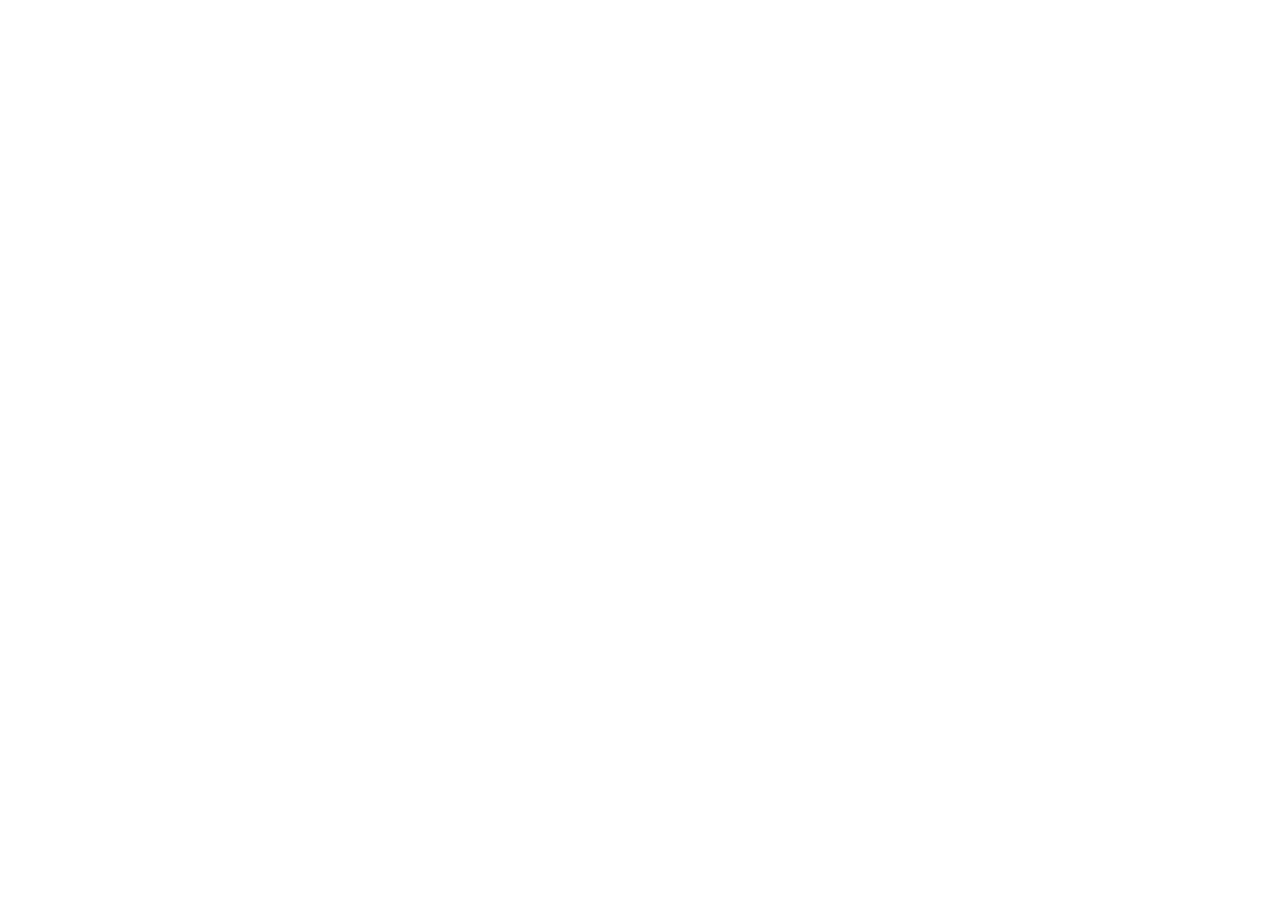
==== index.html @ 4bb31362 "Add files via upload" ====
<!DOCTYPE html>
<html lang="en">
<head>
    <meta charset="UTF-8">
    <meta name="viewport" content="width=device-width, initial-scale=1.0">
    <title>Amiguri</title>
    <link rel="stylesheet" href="style.css">
</head>
<body>
    
</body>
</html>
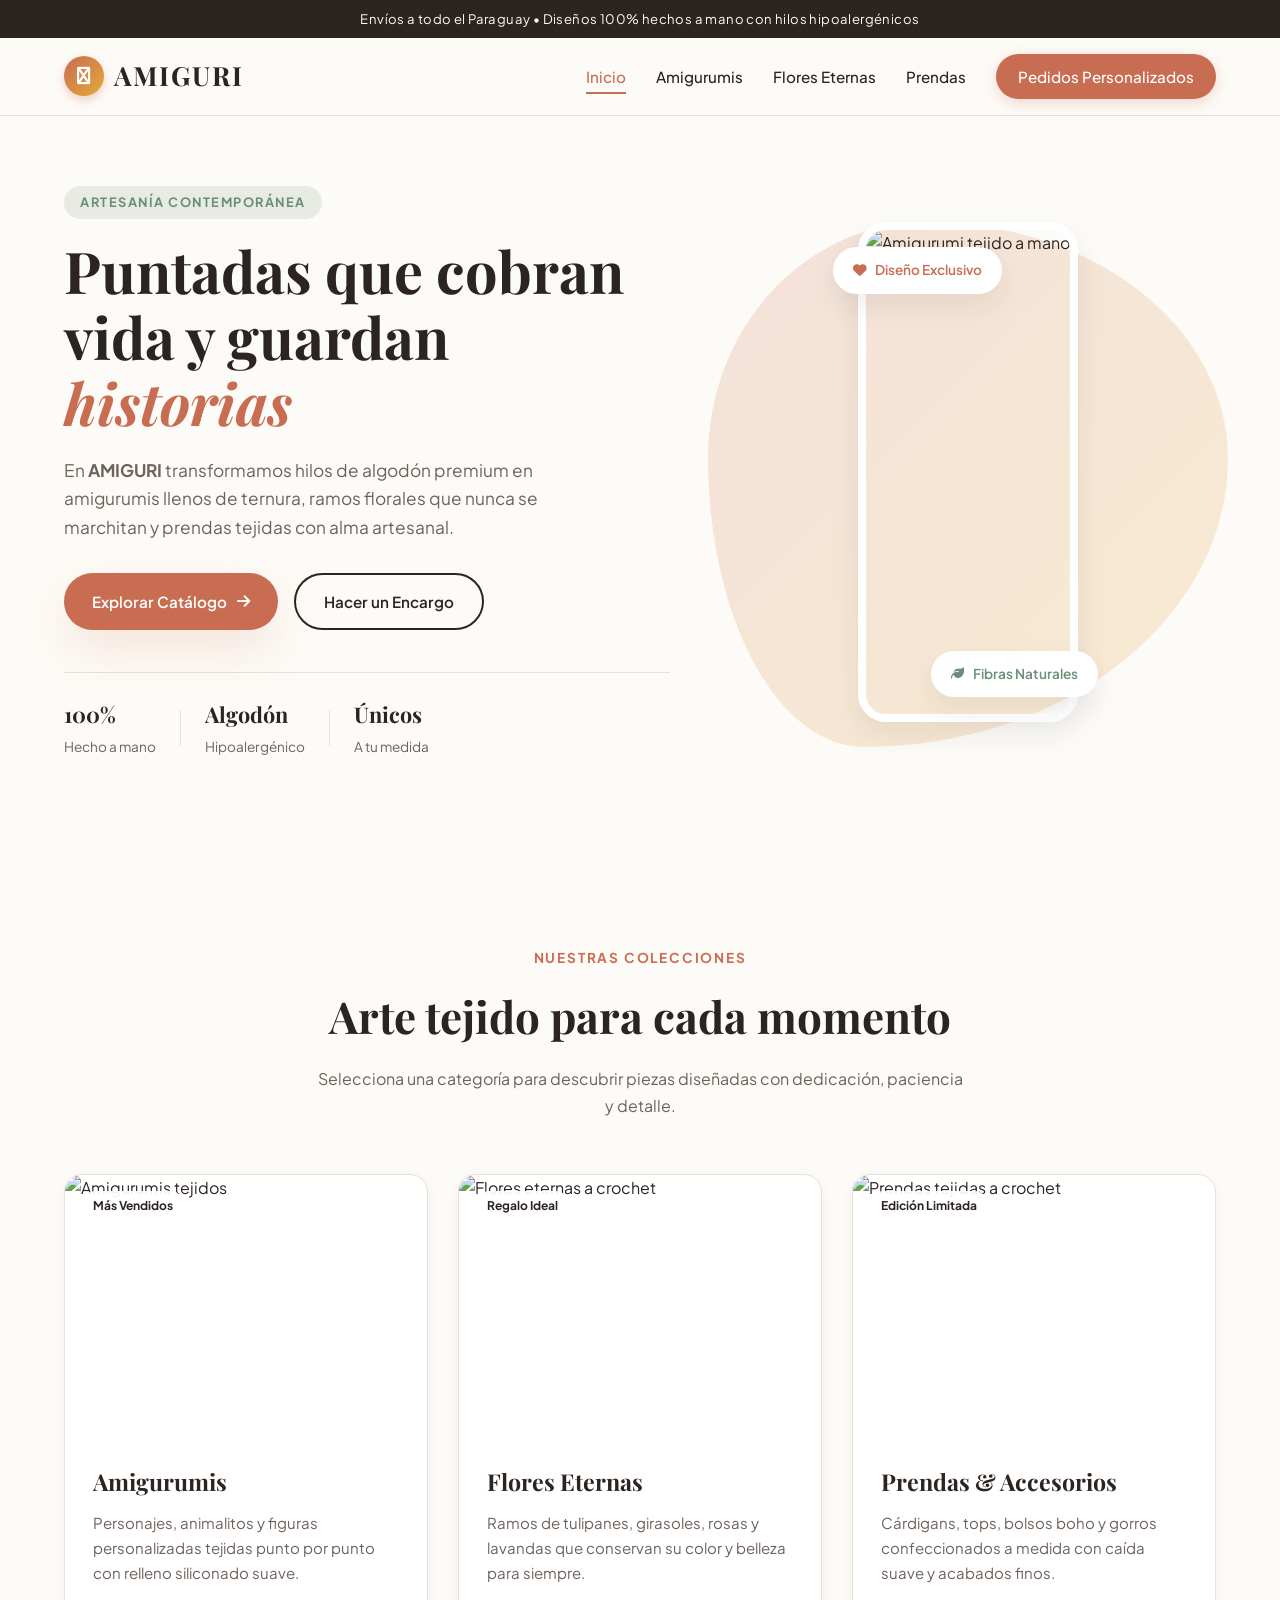
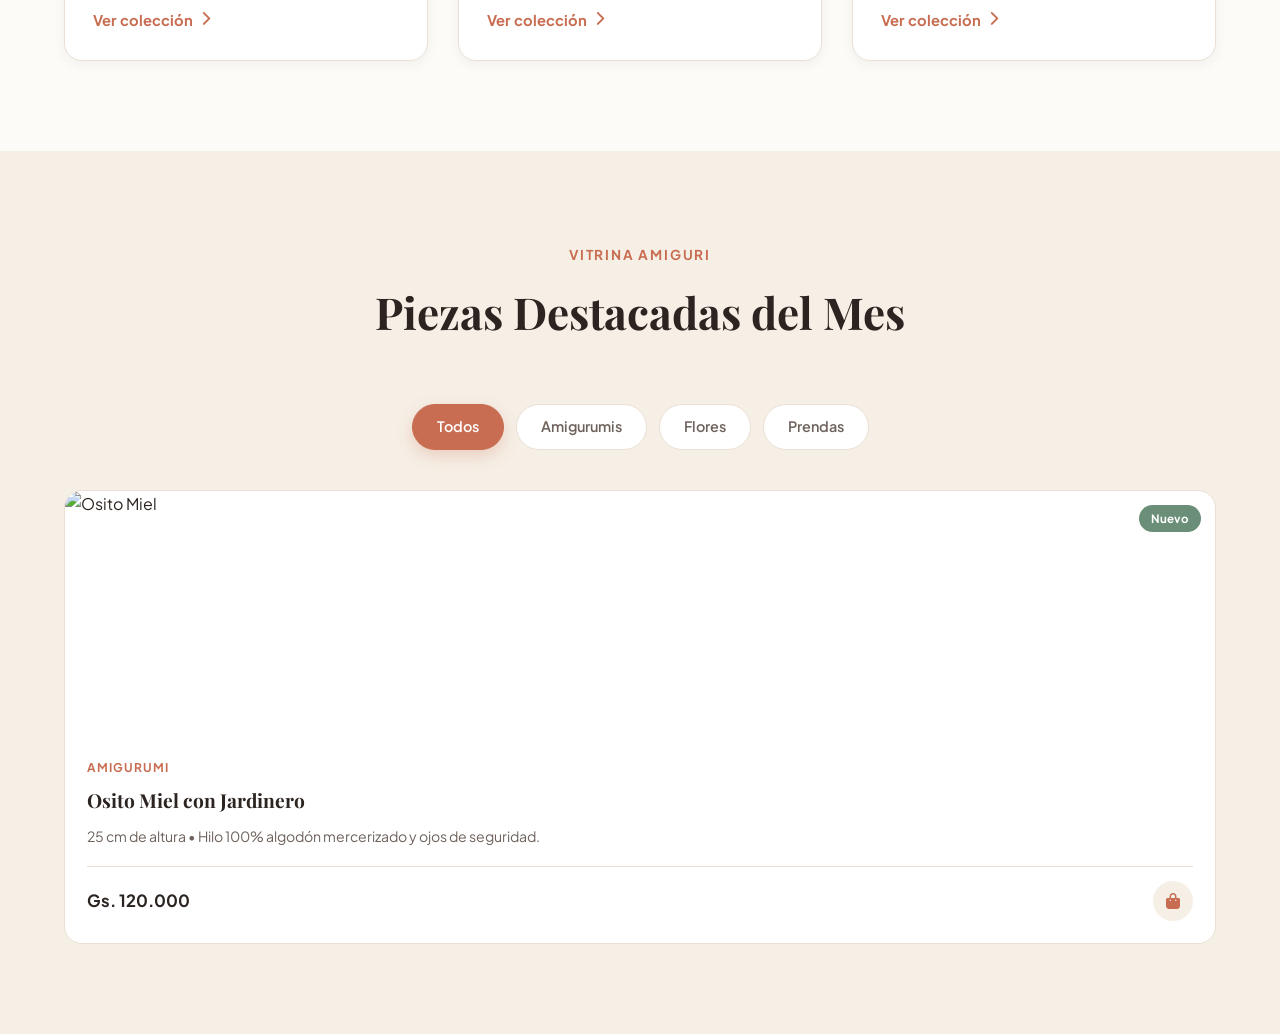
==== commit 6e8bf748: "Add files via upload" ====
--- a/index.html
+++ b/index.html
@@ -1,12 +1,180 @@
 <!DOCTYPE html>
-<html lang="en">
+<html lang="es">
 <head>
     <meta charset="UTF-8">
     <meta name="viewport" content="width=device-width, initial-scale=1.0">
-    <title>Amiguri</title>
+    <title>AMIGURI | Arte Tejido a Crochet</title>
+    <!-- Tipografías de Google Fonts -->
+    <link rel="preconnect" href="https://fonts.googleapis.com">
+    <link rel="preconnect" href="https://fonts.gstatic.com" crossorigin>
+    <link href="https://fonts.googleapis.com/css2?family=Playfair+Display:ital,wght@0,600;0,700;1,500&family=Plus+Jakarta+Sans:wght@300;400;500;600;700&display=swap" rel="stylesheet">
+    <!-- Íconos Font Awesome -->
+    <link rel="stylesheet" href="https://cdnjs.cloudflare.com/ajax/libs/font-awesome/6.5.1/css/all.min.css">
+    <!-- Hoja de estilos principal -->
     <link rel="stylesheet" href="style.css">
 </head>
 <body>
-    
-</body>
-</html>+
+    <!-- Barra Superior de Anuncios -->
+    <div class="top-banner">
+        <p><i class="fa-solid fa-sparkles"></i> Envíos a todo el Paraguay • Diseños 100% hechos a mano con hilos hipoalergénicos <i class="fa-solid fa-sparkles"></i></p>
+    </div>
+
+    <!-- Navegación Principal (5 páginas requeridas + menú responsivo puro CSS) -->
+    <header class="navbar">
+        <div class="container nav-container">
+            <a href="index.html" class="logo">
+                <span class="logo-icon"><i class="fa-solid fa-yarn"></i></span>
+                <span class="logo-text">AMIGURI</span>
+            </a>
+
+            <!-- Checkbox oculto para menú móvil en CSS puro -->
+            <input type="checkbox" id="menu-toggle" class="menu-toggle">
+            <label for="menu-toggle" class="hamburger" aria-label="Abrir menú">
+                <span></span>
+                <span></span>
+                <span></span>
+            </label>
+
+            <nav class="nav-links">
+                <a href="index.html" class="active">Inicio</a>
+                <a href="amigurumis.html">Amigurumis</a>
+                <a href="flores.html">Flores Eternas</a>
+                <a href="prendas.html">Prendas</a>
+                <a href="contacto.html" class="nav-cta">Pedidos Personalizados</a>
+            </nav>
+        </div>
+    </header>
+
+    <!-- Sección Hero Principal -->
+    <section class="hero">
+        <div class="container hero-grid">
+            <div class="hero-content">
+                <span class="badge">Artesanía Contemporánea</span>
+                <h1>Puntadas que cobran vida y guardan <em>historias</em></h1>
+                <p>En <strong>AMIGURI</strong> transformamos hilos de algodón premium en amigurumis llenos de ternura, ramos florales que nunca se marchitan y prendas tejidas con alma artesanal.</p>
+                <div class="hero-buttons">
+                    <a href="amigurumis.html" class="btn btn-primary">Explorar Catálogo <i class="fa-solid fa-arrow-right"></i></a>
+                    <a href="contacto.html" class="btn btn-outline">Hacer un Encargo</a>
+                </div>
+                <div class="hero-stats">
+                    <div class="stat">
+                        <strong>100%</strong>
+                        <span>Hecho a mano</span>
+                    </div>
+                    <div class="stat-divider"></div>
+                    <div class="stat">
+                        <strong>Algodón</strong>
+                        <span>Hipoalergénico</span>
+                    </div>
+                    <div class="stat-divider"></div>
+                    <div class="stat">
+                        <strong>Únicos</strong>
+                        <span>A tu medida</span>
+                    </div>
+                </div>
+            </div>
+
+            <div class="hero-visual">
+                <div class="blob-bg"></div>
+                <div class="hero-card-main">
+                    <img src="https://images.unsplash.com/photo-1615486511484-92e172cc4fe0?auto=format&fit=crop&w=800&q=80" alt="Amigurumi tejido a mano">
+                    <div class="floating-tag tag-top">
+                        <i class="fa-solid fa-heart"></i> Diseño Exclusivo
+                    </div>
+                    <div class="floating-tag tag-bottom">
+                        <i class="fa-solid fa-leaf"></i> Fibras Naturales
+                    </div>
+                </div>
+            </div>
+        </div>
+    </section>
+
+    <!-- Sección de Categorías (Enlaces a las demás páginas del sitio) -->
+    <section class="categories section-padding">
+        <div class="container">
+            <div class="section-header">
+                <span class="subtitle">Nuestras Colecciones</span>
+                <h2>Arte tejido para cada momento</h2>
+                <p>Selecciona una categoría para descubrir piezas diseñadas con dedicación, paciencia y detalle.</p>
+            </div>
+
+            <div class="category-grid">
+                <!-- Tarjeta 1: Amigurumis -->
+                <article class="cat-card">
+                    <div class="cat-img-wrapper">
+                        <img src="https://images.unsplash.com/photo-1584992236310-6edddc08acff?auto=format&fit=crop&w=700&q=80" alt="Amigurumis tejidos">
+                        <span class="cat-badge">Más Vendidos</span>
+                    </div>
+                    <div class="cat-info">
+                        <h3>Amigurumis</h3>
+                        <p>Personajes, animalitos y figuras personalizadas tejidas punto por punto con relleno siliconado suave.</p>
+                        <a href="amigurumis.html" class="cat-link">Ver colección <i class="fa-solid fa-chevron-right"></i></a>
+                    </div>
+                </article>
+
+                <!-- Tarjeta 2: Flores a Crochet -->
+                <article class="cat-card">
+                    <div class="cat-img-wrapper">
+                        <img src="https://images.unsplash.com/photo-1618220179428-22790b461013?auto=format&fit=crop&w=700&q=80" alt="Flores eternas a crochet">
+                        <span class="cat-badge">Regalo Ideal</span>
+                    </div>
+                    <div class="cat-info">
+                        <h3>Flores Eternas</h3>
+                        <p>Ramos de tulipanes, girasoles, rosas y lavandas que conservan su color y belleza para siempre.</p>
+                        <a href="flores.html" class="cat-link">Ver colección <i class="fa-solid fa-chevron-right"></i></a>
+                    </div>
+                </article>
+
+                <!-- Tarjeta 3: Prendas Tejidas -->
+                <article class="cat-card">
+                    <div class="cat-img-wrapper">
+                        <img src="https://images.unsplash.com/photo-1620799140408-edc6dcb6d633?auto=format&fit=crop&w=700&q=80" alt="Prendas tejidas a crochet">
+                        <span class="cat-badge">Edición Limitada</span>
+                    </div>
+                    <div class="cat-info">
+                        <h3>Prendas & Accesorios</h3>
+                        <p>Cárdigans, tops, bolsos boho y gorros confeccionados a medida con caída suave y acabados finos.</p>
+                        <a href="prendas.html" class="cat-link">Ver colección <i class="fa-solid fa-chevron-right"></i></a>
+                    </div>
+                </article>
+            </div>
+        </div>
+    </section>
+
+    <!-- Sección de Productos Destacados (Con filtro interactivo en CSS Puro) -->
+    <section class="featured section-padding bg-soft">
+        <div class="container">
+            <div class="section-header">
+                <span class="subtitle">Vitrina AMIGURI</span>
+                <h2>Piezas Destacadas del Mes</h2>
+            </div>
+
+            <!-- Pestañas en CSS Puro usando Radio Buttons -->
+            <div class="css-tabs">
+                <input type="radio" name="filtro" id="tab-todos" checked>
+                <input type="radio" name="filtro" id="tab-amigurumis">
+                <input type="radio" name="filtro" id="tab-flores">
+                <input type="radio" name="filtro" id="tab-prendas">
+
+                <div class="tab-labels">
+                    <label for="tab-todos">Todos</label>
+                    <label for="tab-amigurumis">Amigurumis</label>
+                    <label for="tab-flores">Flores</label>
+                    <label for="tab-prendas">Prendas</label>
+                </div>
+
+                <div class="products-grid">
+                    <!-- Producto 1 -->
+                    <div class="product-card item-amigurumis">
+                        <div class="product-img">
+                            <img src="https://images.unsplash.com/photo-1615486511484-92e172cc4fe0?auto=format&fit=crop&w=600&q=80" alt="Osito Miel">
+                            <span class="tag-new">Nuevo</span>
+                        </div>
+                        <div class="product-body">
+                            <span class="product-cat">Amigurumi</span>
+                            <h4>Osito Miel con Jardinero</h4>
+                            <p class="product-desc">25 cm de altura • Hilo 100% algodón mercerizado y ojos de seguridad.</p>
+                            <div class="product-footer">
+                                <span class="price">Gs. 120.000</span>
+                                <a href="contacto.html" class="btn-icon" title="Encargar"><i class="fa-solid fa-bag-shopping"></i></a>
--- a/style.css
+++ b/style.css
@@ -0,0 +1,986 @@
+/* ==========================================================================
+   AMIGURI - Hoja de Estilos Principal (HTML5 + CSS3 Puro)
+   ========================================================================== */
+
+:root {
+    /* Paleta de Colores Artesanal & Moderna */
+    --bg-main: #FDFBF7;
+    --bg-soft: #F6EFE6;
+    --bg-card: #FFFFFF;
+    --primary: #C86D51;         /* Terracota cálido */
+    --primary-dark: #A8543B;
+    --secondary: #6B8E78;       /* Verde salvia */
+    --accent: #E5A93B;          /* Mostaza suave */
+    --text-dark: #2C2420;       /* Marrón carbón */
+    --text-muted: #6E625C;
+    --border-light: #EAE0D5;
+    --whatsapp: #25D366;
+    --whatsapp-dark: #1DA851;
+
+    /* Tipografías */
+    --font-heading: 'Playfair Display', Georgia, serif;
+    --font-body: 'Plus Jakarta Sans', -apple-system, BlinkMacSystemFont, sans-serif;
+
+    /* Sombras y Bordes */
+    --shadow-sm: 0 4px 12px rgba(44, 36, 32, 0.05);
+    --shadow-md: 0 12px 30px rgba(44, 36, 32, 0.08);
+    --shadow-lg: 0 20px 45px rgba(200, 109, 81, 0.15);
+    --radius-sm: 10px;
+    --radius-md: 18px;
+    --radius-lg: 28px;
+    --transition: all 0.3s cubic-bezier(0.25, 0.8, 0.25, 1);
+}
+
+/* Reset y Base */
+* {
+    margin: 0;
+    padding: 0;
+    box-sizing: border-box;
+}
+
+html {
+    scroll-behavior: smooth;
+}
+
+body {
+    font-family: var(--font-body);
+    background-color: var(--bg-main);
+    color: var(--text-dark);
+    line-height: 1.65;
+    overflow-x: hidden;
+}
+
+img {
+    max-width: 100%;
+    display: block;
+}
+
+a {
+    text-decoration: none;
+    color: inherit;
+}
+
+ul {
+    list-style: none;
+}
+
+.container {
+    width: 90%;
+    max-width: 1200px;
+    margin: 0 auto;
+}
+
+.section-padding {
+    padding: 90px 0;
+}
+
+.bg-soft {
+    background-color: var(--bg-soft);
+}
+
+/* ==========================================================================
+   Barra Superior & Navegación
+   ========================================================================== */
+.top-banner {
+    background-color: var(--text-dark);
+    color: #FDFBF7;
+    text-align: center;
+    font-size: 0.82rem;
+    padding: 8px 15px;
+    letter-spacing: 0.4px;
+}
+
+.top-banner i {
+    color: var(--accent);
+    margin: 0 6px;
+}
+
+.navbar {
+    position: sticky;
+    top: 0;
+    z-index: 1000;
+    background: rgba(253, 251, 247, 0.92);
+    backdrop-filter: blur(12px);
+    -webkit-backdrop-filter: blur(12px);
+    border-bottom: 1px solid var(--border-light);
+    padding: 16px 0;
+}
+
+.nav-container {
+    display: flex;
+    align-items: center;
+    justify-content: space-between;
+}
+
+.logo {
+    display: flex;
+    align-items: center;
+    gap: 10px;
+    font-family: var(--font-heading);
+    font-size: 1.65rem;
+    font-weight: 700;
+    letter-spacing: 2px;
+    color: var(--text-dark);
+}
+
+.logo-icon {
+    width: 40px;
+    height: 40px;
+    background: linear-gradient(135deg, var(--primary), var(--accent));
+    color: #fff;
+    border-radius: 50%;
+    display: flex;
+    align-items: center;
+    justify-content: center;
+    font-size: 1.1rem;
+    box-shadow: 0 4px 10px rgba(200, 109, 81, 0.3);
+}
+
+.nav-links {
+    display: flex;
+    align-items: center;
+    gap: 30px;
+}
+
+.nav-links a {
+    font-weight: 500;
+    font-size: 0.95rem;
+    color: var(--text-dark);
+    position: relative;
+    transition: var(--transition);
+}
+
+.nav-links a:not(.nav-cta)::after {
+    content: '';
+    position: absolute;
+    bottom: -5px;
+    left: 0;
+    width: 0;
+    height: 2px;
+    background-color: var(--primary);
+    transition: var(--transition);
+}
+
+.nav-links a:not(.nav-cta):hover::after,
+.nav-links a.active::after {
+    width: 100%;
+}
+
+.nav-links a.active,
+.nav-links a:not(.nav-cta):hover {
+    color: var(--primary);
+}
+
+.nav-cta {
+    background-color: var(--primary);
+    color: #fff !important;
+    padding: 10px 22px;
+    border-radius: 50px;
+    font-weight: 600;
+    box-shadow: 0 4px 14px rgba(200, 109, 81, 0.25);
+}
+
+.nav-cta:hover {
+    background-color: var(--primary-dark);
+    transform: translateY(-2px);
+}
+
+/* Menú Hamburguesa CSS Puro */
+.menu-toggle,
+.hamburger {
+    display: none;
+}
+
+/* ==========================================================================
+   Sección Hero
+   ========================================================================== */
+.hero {
+    padding: 70px 0 95px;
+    position: relative;
+    overflow: hidden;
+}
+
+.hero-grid {
+    display: grid;
+    grid-template-columns: 1.1fr 0.9fr;
+    align-items: center;
+    gap: 50px;
+}
+
+.badge {
+    display: inline-block;
+    background-color: rgba(107, 142, 120, 0.15);
+    color: var(--secondary);
+    font-weight: 700;
+    font-size: 0.8rem;
+    text-transform: uppercase;
+    letter-spacing: 1.5px;
+    padding: 6px 16px;
+    border-radius: 50px;
+    margin-bottom: 18px;
+}
+
+.hero-content h1 {
+    font-family: var(--font-heading);
+    font-size: clamp(2.4rem, 4.5vw, 3.7rem);
+    line-height: 1.15;
+    margin-bottom: 20px;
+    color: var(--text-dark);
+}
+
+.hero-content h1 em {
+    font-style: italic;
+    color: var(--primary);
+}
+
+.hero-content p {
+    font-size: 1.08rem;
+    color: var(--text-muted);
+    margin-bottom: 32px;
+    max-width: 540px;
+}
+
+.hero-buttons {
+    display: flex;
+    flex-wrap: wrap;
+    gap: 16px;
+    margin-bottom: 42px;
+}
+
+.btn {
+    display: inline-flex;
+    align-items: center;
+    gap: 10px;
+    padding: 14px 28px;
+    border-radius: 50px;
+    font-weight: 600;
+    font-size: 0.95rem;
+    transition: var(--transition);
+    cursor: pointer;
+}
+
+.btn-primary {
+    background-color: var(--primary);
+    color: #fff;
+    box-shadow: var(--shadow-lg);
+}
+
+.btn-primary:hover {
+    background-color: var(--primary-dark);
+    transform: translateY(-3px);
+}
+
+.btn-outline {
+    border: 2px solid var(--text-dark);
+    color: var(--text-dark);
+    background: transparent;
+}
+
+.btn-outline:hover {
+    background-color: var(--text-dark);
+    color: #fff;
+    transform: translateY(-3px);
+}
+
+.hero-stats {
+    display: flex;
+    align-items: center;
+    gap: 24px;
+    padding-top: 24px;
+    border-top: 1px solid var(--border-light);
+}
+
+.stat strong {
+    display: block;
+    font-family: var(--font-heading);
+    font-size: 1.35rem;
+    color: var(--text-dark);
+}
+
+.stat span {
+    font-size: 0.85rem;
+    color: var(--text-muted);
+}
+
+.stat-divider {
+    width: 1px;
+    height: 36px;
+    background-color: var(--border-light);
+}
+
+/* Visual Hero */
+.hero-visual {
+    position: relative;
+    display: flex;
+    justify-content: center;
+}
+
+.blob-bg {
+    position: absolute;
+    width: 105%;
+    height: 105%;
+    background: linear-gradient(135deg, rgba(200, 109, 81, 0.18), rgba(229, 169, 59, 0.2));
+    border-radius: 42% 58% 70% 30% / 45% 45% 55% 55%;
+    z-index: 0;
+    animation: morphBlob 9s ease-in-out infinite alternate;
+}
+
+@keyframes morphBlob {
+    0% { border-radius: 42% 58% 70% 30% / 45% 45% 55% 55%; }
+    100% { border-radius: 60% 40% 30% 70% / 60% 30% 70% 40%; }
+}
+
+.hero-card-main {
+    position: relative;
+    z-index: 1;
+    border-radius: var(--radius-lg);
+    overflow: visible;
+    box-shadow: var(--shadow-md);
+}
+
+.hero-card-main img {
+    width: 100%;
+    max-width: 440px;
+    height: 500px;
+    object-fit: cover;
+    border-radius: var(--radius-lg);
+    border: 8px solid #fff;
+}
+
+.floating-tag {
+    position: absolute;
+    background: #fff;
+    padding: 12px 20px;
+    border-radius: 50px;
+    font-weight: 600;
+    font-size: 0.85rem;
+    box-shadow: var(--shadow-md);
+    display: flex;
+    align-items: center;
+    gap: 8px;
+}
+
+.tag-top {
+    top: 25px;
+    left: -25px;
+    color: var(--primary);
+}
+
+.tag-bottom {
+    bottom: 25px;
+    right: -20px;
+    color: var(--secondary);
+}
+
+/* ==========================================================================
+   Encabezados de Sección
+   ========================================================================== */
+.section-header {
+    text-align: center;
+    max-width: 650px;
+    margin: 0 auto 55px;
+}
+
+.subtitle {
+    display: inline-block;
+    color: var(--primary);
+    font-weight: 700;
+    font-size: 0.85rem;
+    text-transform: uppercase;
+    letter-spacing: 1.8px;
+    margin-bottom: 10px;
+}
+
+.section-header h2 {
+    font-family: var(--font-heading);
+    font-size: clamp(2rem, 3.5vw, 2.75rem);
+    margin-bottom: 14px;
+    color: var(--text-dark);
+}
+
+.section-header p {
+    color: var(--text-muted);
+    font-size: 1rem;
+}
+
+/* ==========================================================================
+   Categorías (Tarjetas de Navegación a las Subpáginas)
+   ========================================================================== */
+.category-grid {
+    display: grid;
+    grid-template-columns: repeat(3, 1fr);
+    gap: 30px;
+}
+
+.cat-card {
+    background: var(--bg-card);
+    border-radius: var(--radius-md);
+    overflow: hidden;
+    border: 1px solid var(--border-light);
+    box-shadow: var(--shadow-sm);
+    transition: var(--transition);
+    display: flex;
+    flex-direction: column;
+}
+
+.cat-card:hover {
+    transform: translateY(-8px);
+    box-shadow: var(--shadow-md);
+}
+
+.cat-img-wrapper {
+    position: relative;
+    height: 260px;
+    overflow: hidden;
+}
+
+.cat-img-wrapper img {
+    width: 100%;
+    height: 100%;
+    object-fit: cover;
+    transition: transform 0.6s ease;
+}
+
+.cat-card:hover .cat-img-wrapper img {
+    transform: scale(1.07);
+}
+
+.cat-badge {
+    position: absolute;
+    top: 16px;
+    left: 16px;
+    background: rgba(255, 255, 255, 0.92);
+    color: var(--text-dark);
+    font-size: 0.75rem;
+    font-weight: 700;
+    padding: 5px 12px;
+    border-radius: 50px;
+}
+
+.cat-info {
+    padding: 28px;
+    display: flex;
+    flex-direction: column;
+    flex-grow: 1;
+}
+
+.cat-info h3 {
+    font-family: var(--font-heading);
+    font-size: 1.45rem;
+    margin-bottom: 10px;
+}
+
+.cat-info p {
+    color: var(--text-muted);
+    font-size: 0.94rem;
+    margin-bottom: 22px;
+    flex-grow: 1;
+}
+
+.cat-link {
+    display: inline-flex;
+    align-items: center;
+    gap: 8px;
+    color: var(--primary);
+    font-weight: 700;
+    font-size: 0.92rem;
+    transition: var(--transition);
+}
+
+.cat-link:hover {
+    gap: 13px;
+    color: var(--primary-dark);
+}
+
+/* ==========================================================================
+   Vitrina de Productos con Filtro en CSS Puro
+   ========================================================================== */
+.css-tabs input[type="radio"] {
+    display: none;
+}
+
+.tab-labels {
+    display: flex;
+    justify-content: center;
+    flex-wrap: wrap;
+    gap: 12px;
+    margin-bottom: 40px;
+}
+
+.tab-labels label {
+    padding: 10px 24px;
+    border-radius: 50px;
+    background: #fff;
+    border: 1px solid var(--border-light);
+    font-weight: 600;
+    font-size: 0.9rem;
+    color: var(--text-muted);
+    cursor: pointer;
+    transition: var(--transition);
+}
+
+.tab-labels label:hover {
+    border-color: var(--primary);
+    color: var(--primary);
+}
+
+/* Estado activo de las pestañas CSS */
+#tab-todos:checked ~ .tab-labels label[for="tab-todos"],
+#tab-amigurumis:checked ~ .tab-labels label[for="tab-amigurumis"],
+#tab-flores:checked ~ .tab-labels label[for="tab-flores"],
+#tab-prendas:checked ~ .tab-labels label[for="tab-prendas"] {
+    background-color: var(--primary);
+    color: #fff;
+    border-color: var(--primary);
+    box-shadow: 0 6px 15px rgba(200, 109, 81, 0.25);
+}
+
+/* Lógica de filtrado sin JavaScript */
+#tab-amigurumis:checked ~ .products-grid .product-card:not(.item-amigurumis),
+#tab-flores:checked ~ .products-grid .product-card:not(.item-flores),
+#tab-prendas:checked ~ .products-grid .product-card:not(.item-prendas) {
+    display: none;
+}
+
+.products-grid {
+    display: grid;
+    grid-template-columns: repeat(auto-fit, minmax(260px, 1fr));
+    gap: 28px;
+}
+
+.product-card {
+    background: var(--bg-card);
+    border-radius: var(--radius-md);
+    overflow: hidden;
+    border: 1px solid var(--border-light);
+    transition: var(--transition);
+    animation: fadeInScale 0.4s ease;
+}
+
+@keyframes fadeInScale {
+    from { opacity: 0; transform: scale(0.96); }
+    to { opacity: 1; transform: scale(1); }
+}
+
+.product-card:hover {
+    transform: translateY(-6px);
+    box-shadow: var(--shadow-md);
+}
+
+.product-img {
+    position: relative;
+    height: 240px;
+    overflow: hidden;
+}
+
+.product-img img {
+    width: 100%;
+    height: 100%;
+    object-fit: cover;
+}
+
+.tag-new {
+    position: absolute;
+    top: 14px;
+    right: 14px;
+    background: var(--secondary);
+    color: #fff;
+    font-size: 0.72rem;
+    font-weight: 700;
+    padding: 4px 12px;
+    border-radius: 50px;
+}
+
+.product-body {
+    padding: 22px;
+}
+
+.product-cat {
+    font-size: 0.75rem;
+    text-transform: uppercase;
+    letter-spacing: 1px;
+    color: var(--primary);
+    font-weight: 700;
+}
+
+.product-body h4 {
+    font-family: var(--font-heading);
+    font-size: 1.2rem;
+    margin: 6px 0 8px;
+}
+
+.product-desc {
+    font-size: 0.88rem;
+    color: var(--text-muted);
+    margin-bottom: 18px;
+}
+
+.product-footer {
+    display: flex;
+    align-items: center;
+    justify-content: space-between;
+    padding-top: 14px;
+    border-top: 1px solid var(--border-light);
+}
+
+.price {
+    font-weight: 700;
+    font-size: 1.05rem;
+    color: var(--text-dark);
+}
+
+.btn-icon {
+    width: 40px;
+    height: 40px;
+    border-radius: 50%;
+    background-color: var(--bg-soft);
+    color: var(--primary);
+    display: flex;
+    align-items: center;
+    justify-content: center;
+    transition: var(--transition);
+}
+
+.btn-icon:hover {
+    background-color: var(--primary);
+    color: #fff;
+}
+
+/* ==========================================================================
+   Sección Proceso Artesanal
+   ========================================================================== */
+.process-box {
+    display: grid;
+    grid-template-columns: 1.1fr 0.9fr;
+    gap: 50px;
+    align-items: center;
+    background: #fff;
+    border: 1px solid var(--border-light);
+    border-radius: var(--radius-lg);
+    padding: 55px;
+    box-shadow: var(--shadow-sm);
+}
+
+.process-text h2 {
+    font-family: var(--font-heading);
+    font-size: 2.2rem;
+    line-height: 1.2;
+    margin-bottom: 16px;
+}
+
+.process-text > p {
+    color: var(--text-muted);
+    margin-bottom: 26px;
+}
+
+.benefits-list {
+    display: flex;
+    flex-direction: column;
+    gap: 16px;
+}
+
+.benefits-list li {
+    display: flex;
+    align-items: flex-start;
+    gap: 14px;
+    font-size: 0.95rem;
+}
+
+.benefits-list i {
+    color: var(--secondary);
+    font-size: 1.25rem;
+    margin-top: 3px;
+}
+
+.process-steps {
+    display: flex;
+    flex-direction: column;
+    gap: 18px;
+}
+
+.step-card {
+    background: var(--bg-main);
+    border: 1px solid var(--border-light);
+    padding: 22px 26px;
+    border-radius: var(--radius-md);
+    position: relative;
+    transition: var(--transition);
+}
+
+.step-card:hover {
+    border-color: var(--primary);
+    transform: translateX(6px);
+}
+
+.step-num {
+    font-family: var(--font-heading);
+    font-size: 1.5rem;
+    font-weight: 700;
+    color: var(--primary);
+    display: block;
+    margin-bottom: 4px;
+}
+
+.step-card h4 {
+    font-size: 1.05rem;
+    margin-bottom: 4px;
+}
+
+.step-card p {
+    font-size: 0.88rem;
+    color: var(--text-muted);
+}
+
+/* ==========================================================================
+   Pie de Página (Footer) + Frase Motivacional + WhatsApp
+   ========================================================================== */
+.footer {
+    background-color: var(--text-dark);
+    color: #EAE0D5;
+    padding: 70px 0 30px;
+}
+
+.motivational-banner {
+    background: linear-gradient(135deg, rgba(200, 109, 81, 0.22), rgba(107, 142, 120, 0.22));
+    border: 1px solid rgba(255, 255, 255, 0.12);
+    border-radius: var(--radius-md);
+    padding: 32px 36px;
+    text-align: center;
+    margin-bottom: 55px;
+    position: relative;
+}
+
+.quote-icon {
+    font-size: 1.6rem;
+    color: var(--accent);
+    margin-bottom: 10px;
+}
+
+.motivational-banner blockquote {
+    font-family: var(--font-heading);
+    font-style: italic;
+    font-size: clamp(1.1rem, 2vw, 1.38rem);
+    color: #FFFFFF;
+    max-width: 780px;
+    margin: 0 auto 12px;
+    line-height: 1.5;
+}
+
+.quote-author {
+    font-size: 0.85rem;
+    letter-spacing: 1px;
+    color: var(--accent);
+    font-weight: 600;
+}
+
+.footer-grid {
+    display: grid;
+    grid-template-columns: 1.5fr 1fr 1fr;
+    gap: 45px;
+    padding-bottom: 45px;
+    border-bottom: 1px solid rgba(255, 255, 255, 0.1);
+}
+
+.footer-logo .logo-text {
+    color: #FFFFFF;
+}
+
+.footer-brand p {
+    margin: 16px 0 24px;
+    font-size: 0.93rem;
+    color: #C7BBB2;
+    max-width: 380px;
+}
+
+.btn-whatsapp {
+    display: inline-flex;
+    align-items: center;
+    gap: 10px;
+    background-color: var(--whatsapp);
+    color: #FFFFFF;
+    font-weight: 700;
+    font-size: 0.92rem;
+    padding: 13px 24px;
+    border-radius: 50px;
+    box-shadow: 0 8px 20px rgba(37, 211, 102, 0.3);
+    transition: var(--transition);
+}
+
+.btn-whatsapp i {
+    font-size: 1.25rem;
+}
+
+.btn-whatsapp:hover {
+    background-color: var(--whatsapp-dark);
+    transform: translateY(-3px);
+}
+
+.footer h4 {
+    color: #FFFFFF;
+    font-family: var(--font-heading);
+    font-size: 1.15rem;
+    margin-bottom: 18px;
+}
+
+.footer-links ul,
+.footer-contact ul {
+    display: flex;
+    flex-direction: column;
+    gap: 12px;
+    font-size: 0.92rem;
+}
+
+.footer-links a {
+    color: #C7BBB2;
+    transition: var(--transition);
+}
+
+.footer-links a:hover {
+    color: var(--accent);
+    padding-left: 5px;
+}
+
+.footer-contact li {
+    display: flex;
+    align-items: center;
+    gap: 10px;
+    color: #C7BBB2;
+}
+
+.footer-contact i {
+    color: var(--primary);
+}
+
+.footer-bottom {
+    padding-top: 25px;
+    text-align: center;
+    font-size: 0.85rem;
+    color: #9E9188;
+}
+
+/* Botón Flotante de WhatsApp */
+.whatsapp-float {
+    position: fixed;
+    bottom: 26px;
+    right: 26px;
+    width: 60px;
+    height: 60px;
+    background-color: var(--whatsapp);
+    color: #fff;
+    border-radius: 50%;
+    display: flex;
+    align-items: center;
+    justify-content: center;
+    font-size: 1.85rem;
+    box-shadow: 0 10px 25px rgba(37, 211, 102, 0.4);
+    z-index: 999;
+    transition: var(--transition);
+}
+
+.whatsapp-float:hover {
+    background-color: var(--whatsapp-dark);
+    transform: scale(1.08);
+}
+
+.tooltip-wsp {
+    position: absolute;
+    right: 72px;
+    background: var(--text-dark);
+    color: #fff;
+    font-size: 0.8rem;
+    font-weight: 600;
+    padding: 6px 14px;
+    border-radius: 50px;
+    white-space: nowrap;
+    opacity: 0;
+    pointer-events: none;
+    transition: var(--transition);
+}
+
+.whatsapp-float:hover .tooltip-wsp {
+    opacity: 1;
+}
+
+/* ==========================================================================
+   Diseño Responsivo (Tablets y Móviles)
+   ========================================================================== */
+@media (max-width: 992px) {
+    .hero-grid,
+    .process-box {
+        grid-template-columns: 1fr;
+    }
+
+    .hero-content {
+        text-align: center;
+    }
+
+    .hero-content p {
+        margin-left: auto;
+        margin-right: auto;
+    }
+
+    .hero-buttons,
+    .hero-stats {
+        justify-content: center;
+    }
+
+    .category-grid {
+        grid-template-columns: repeat(2, 1fr);
+    }
+
+    .footer-grid {
+        grid-template-columns: 1fr 1fr;
+    }
+}
+
+@media (max-width: 768px) {
+    .hamburger {
+        display: flex;
+        flex-direction: column;
+        gap: 5px;
+        cursor: pointer;
+    }
+
+    .hamburger span {
+        width: 26px;
+        height: 3px;
+        background-color: var(--text-dark);
+        border-radius: 3px;
+        transition: var(--transition);
+    }
+
+    .nav-links {
+        position: absolute;
+        top: 100%;
+        left: 0;
+        width: 100%;
+        background-color: var(--bg-main);
+        flex-direction: column;
+        padding: 25px 0;
+        gap: 20px;
+        border-bottom: 1px solid var(--border-light);
+        box-shadow: var(--shadow-md);
+        display: none;
+    }
+
+    .menu-toggle:checked ~ .nav-links {
+        display: flex;
+    }
+
+    .category-grid,
+    .footer-grid {
+        grid-template-columns: 1fr;
+    }
+
+    .process-box {
+        padding: 32px 24px;
+    }
+
+    .tag-top {
+        left: 10px;
+    }
+
+    .tag-bottom {
+        right: 10px;
+    }
+}
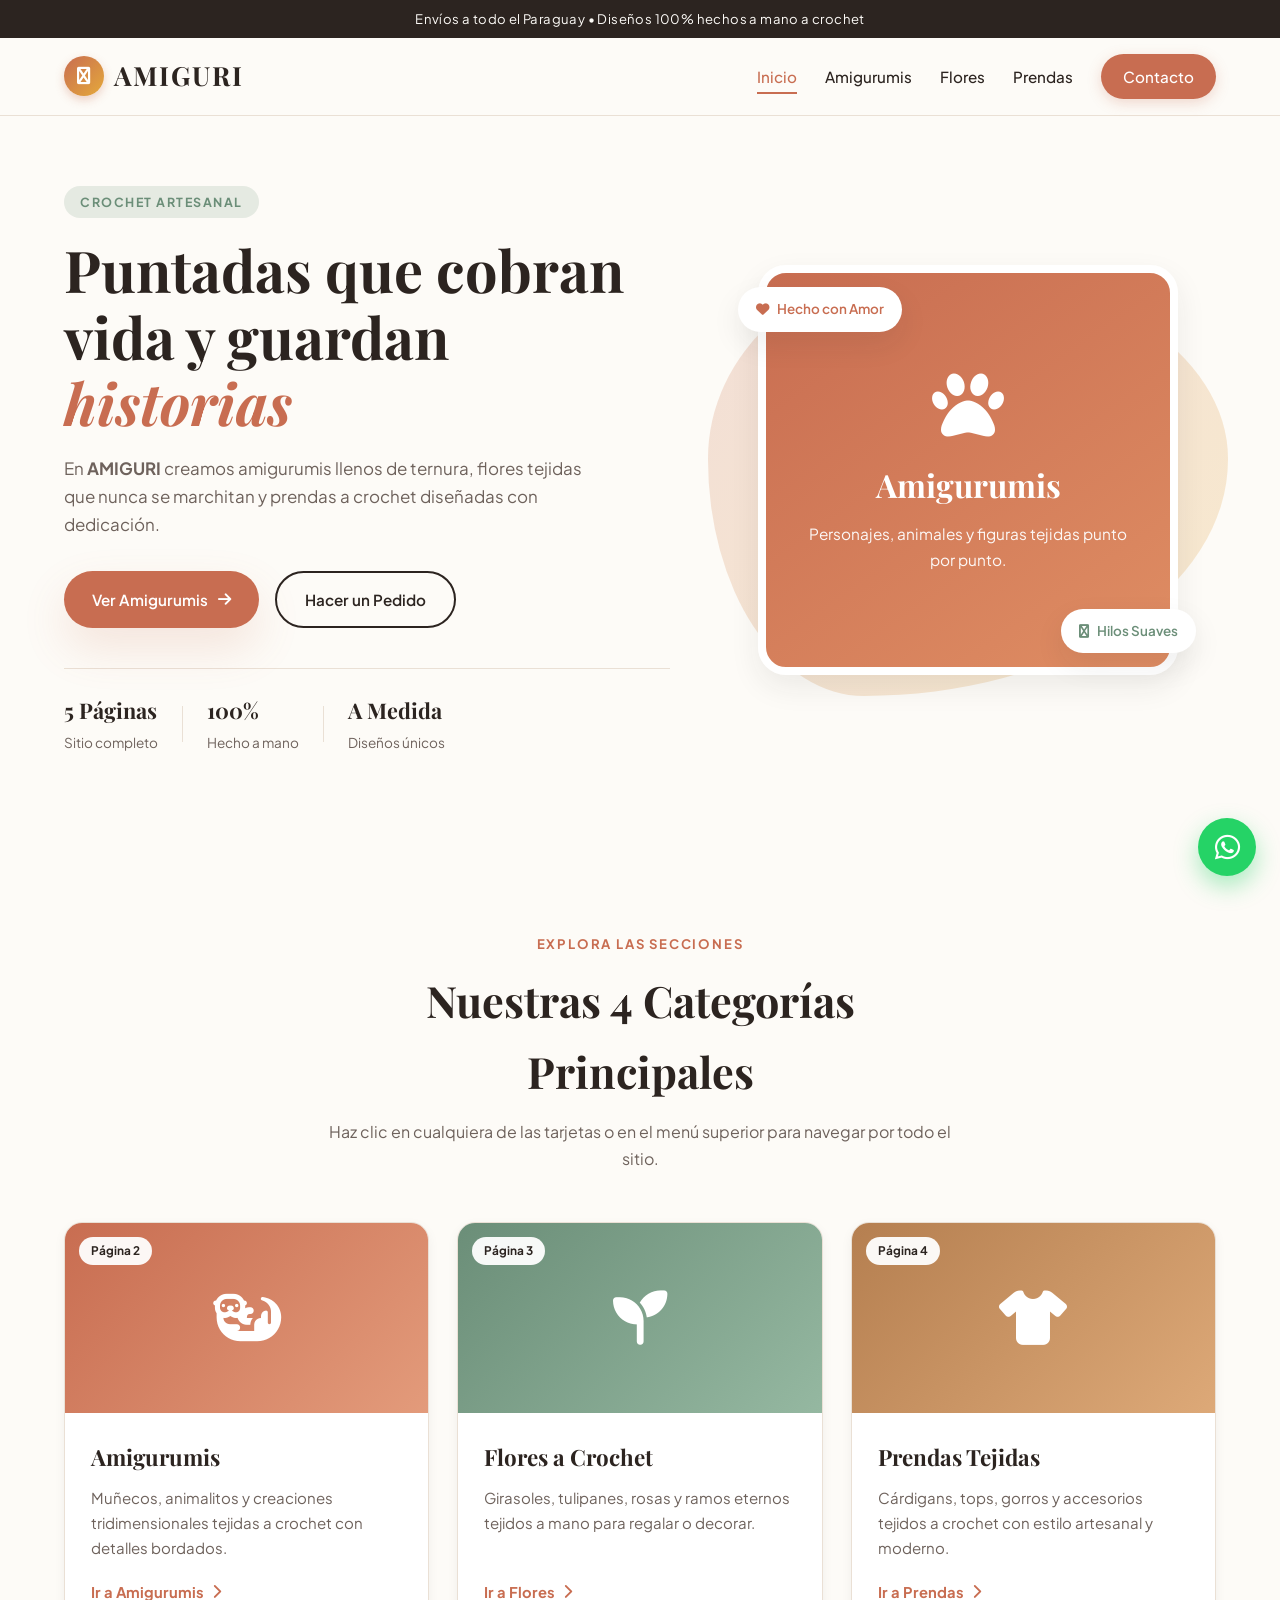
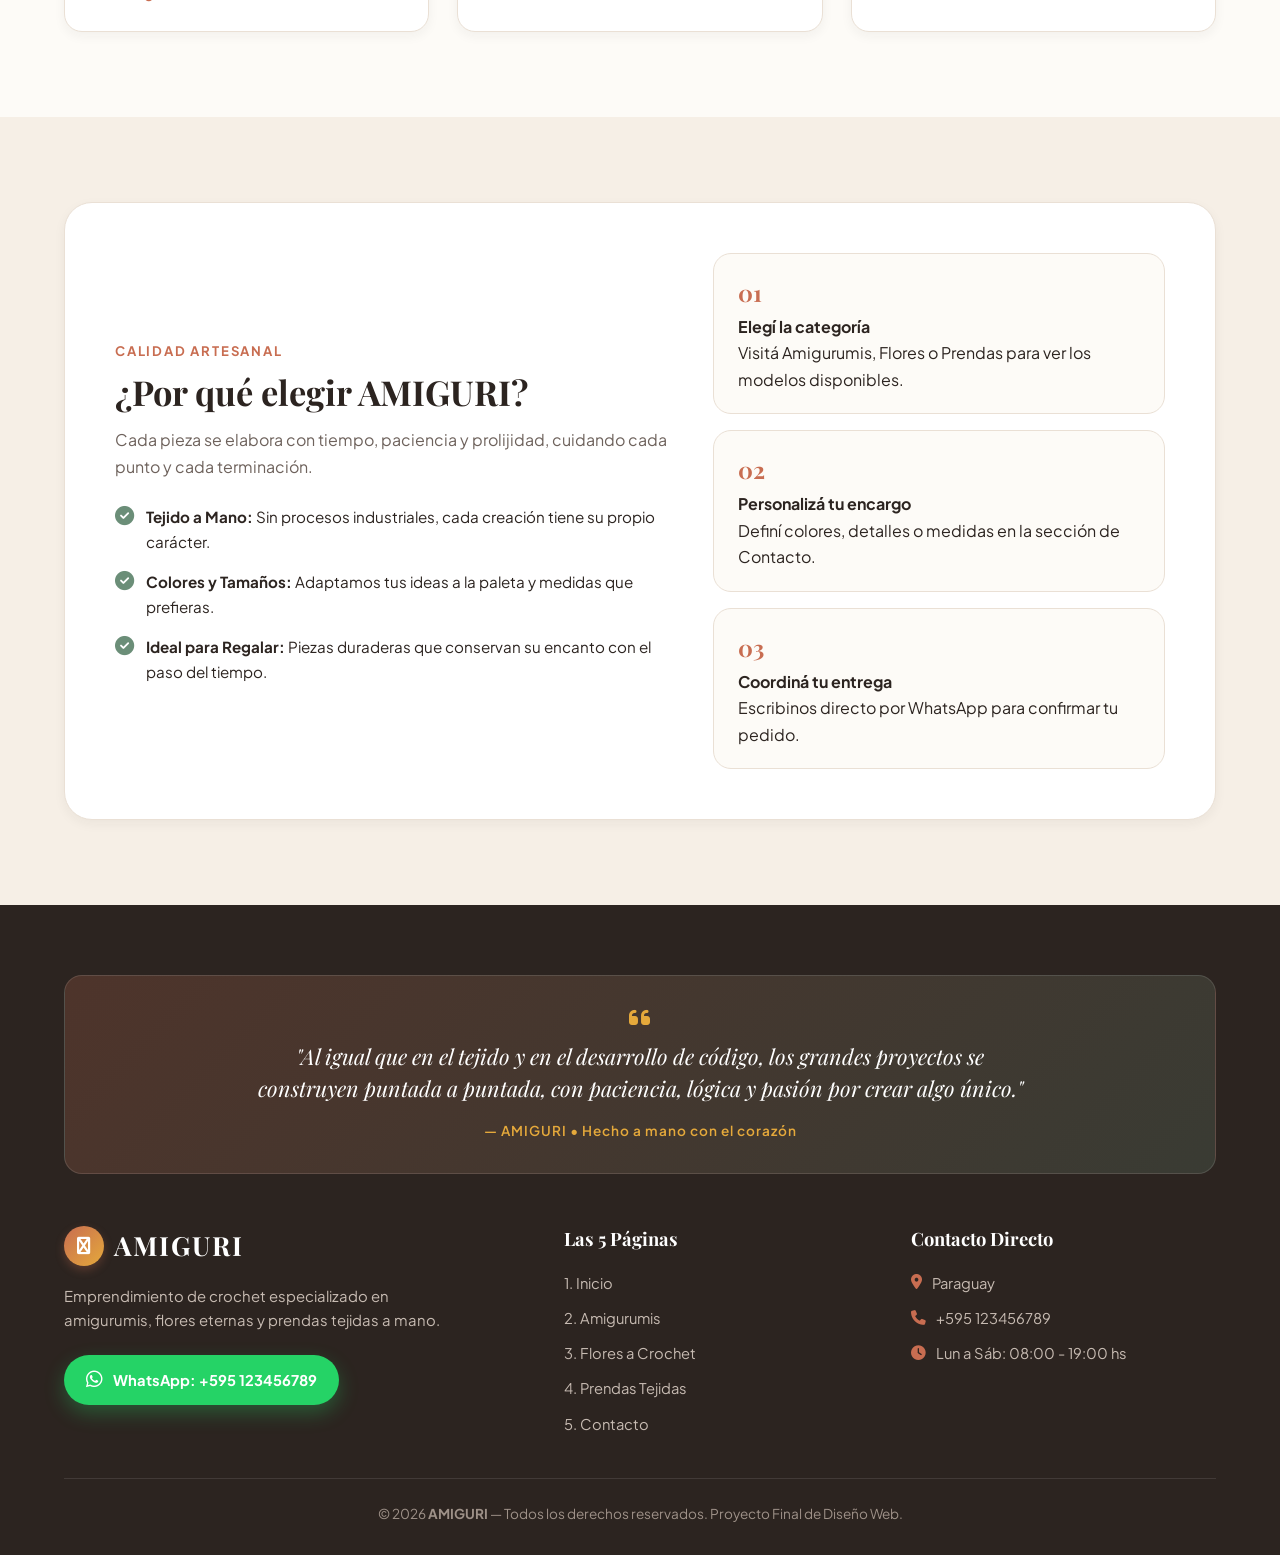
==== commit 5d63ccb1: "Add files via upload" ====
--- a/index.html
+++ b/index.html
@@ -3,24 +3,19 @@
 <head>
     <meta charset="UTF-8">
     <meta name="viewport" content="width=device-width, initial-scale=1.0">
-    <title>AMIGURI | Arte Tejido a Crochet</title>
-    <!-- Tipografías de Google Fonts -->
+    <title>AMIGURI | Inicio - Arte Tejido a Crochet</title>
     <link rel="preconnect" href="https://fonts.googleapis.com">
     <link rel="preconnect" href="https://fonts.gstatic.com" crossorigin>
     <link href="https://fonts.googleapis.com/css2?family=Playfair+Display:ital,wght@0,600;0,700;1,500&family=Plus+Jakarta+Sans:wght@300;400;500;600;700&display=swap" rel="stylesheet">
-    <!-- Íconos Font Awesome -->
     <link rel="stylesheet" href="https://cdnjs.cloudflare.com/ajax/libs/font-awesome/6.5.1/css/all.min.css">
-    <!-- Hoja de estilos principal -->
     <link rel="stylesheet" href="style.css">
 </head>
 <body>
 
-    <!-- Barra Superior de Anuncios -->
     <div class="top-banner">
-        <p><i class="fa-solid fa-sparkles"></i> Envíos a todo el Paraguay • Diseños 100% hechos a mano con hilos hipoalergénicos <i class="fa-solid fa-sparkles"></i></p>
+        <p><i class="fa-solid fa-sparkles"></i> Envíos a todo el Paraguay • Diseños 100% hechos a mano a crochet <i class="fa-solid fa-sparkles"></i></p>
     </div>
 
-    <!-- Navegación Principal (5 páginas requeridas + menú responsivo puro CSS) -->
     <header class="navbar">
         <div class="container nav-container">
             <a href="index.html" class="logo">
@@ -28,7 +23,6 @@
                 <span class="logo-text">AMIGURI</span>
             </a>
 
-            <!-- Checkbox oculto para menú móvil en CSS puro -->
             <input type="checkbox" id="menu-toggle" class="menu-toggle">
             <label for="menu-toggle" class="hamburger" aria-label="Abrir menú">
                 <span></span>
@@ -39,142 +33,205 @@
             <nav class="nav-links">
                 <a href="index.html" class="active">Inicio</a>
                 <a href="amigurumis.html">Amigurumis</a>
-                <a href="flores.html">Flores Eternas</a>
+                <a href="flores.html">Flores</a>
                 <a href="prendas.html">Prendas</a>
-                <a href="contacto.html" class="nav-cta">Pedidos Personalizados</a>
+                <a href="contacto.html" class="nav-cta">Contacto</a>
             </nav>
         </div>
     </header>
 
-    <!-- Sección Hero Principal -->
     <section class="hero">
         <div class="container hero-grid">
             <div class="hero-content">
-                <span class="badge">Artesanía Contemporánea</span>
+                <span class="badge">Crochet Artesanal</span>
                 <h1>Puntadas que cobran vida y guardan <em>historias</em></h1>
-                <p>En <strong>AMIGURI</strong> transformamos hilos de algodón premium en amigurumis llenos de ternura, ramos florales que nunca se marchitan y prendas tejidas con alma artesanal.</p>
+                <p>En <strong>AMIGURI</strong> creamos amigurumis llenos de ternura, flores tejidas que nunca se marchitan y prendas a crochet diseñadas con dedicación.</p>
                 <div class="hero-buttons">
-                    <a href="amigurumis.html" class="btn btn-primary">Explorar Catálogo <i class="fa-solid fa-arrow-right"></i></a>
-                    <a href="contacto.html" class="btn btn-outline">Hacer un Encargo</a>
+                    <a href="amigurumis.html" class="btn btn-primary">Ver Amigurumis <i class="fa-solid fa-arrow-right"></i></a>
+                    <a href="contacto.html" class="btn btn-outline">Hacer un Pedido</a>
                 </div>
                 <div class="hero-stats">
+                    <div class="stat">
+                        <strong>5 Páginas</strong>
+                        <span>Sitio completo</span>
+                    </div>
+                    <div class="stat-divider"></div>
                     <div class="stat">
                         <strong>100%</strong>
                         <span>Hecho a mano</span>
                     </div>
                     <div class="stat-divider"></div>
                     <div class="stat">
-                        <strong>Algodón</strong>
-                        <span>Hipoalergénico</span>
-                    </div>
-                    <div class="stat-divider"></div>
-                    <div class="stat">
-                        <strong>Únicos</strong>
-                        <span>A tu medida</span>
+                        <strong>A Medida</strong>
+                        <span>Diseños únicos</span>
                     </div>
                 </div>
             </div>
 
             <div class="hero-visual">
                 <div class="blob-bg"></div>
-                <div class="hero-card-main">
-                    <img src="https://images.unsplash.com/photo-1615486511484-92e172cc4fe0?auto=format&fit=crop&w=800&q=80" alt="Amigurumi tejido a mano">
+                <div class="hero-visual-card">
+                    <div class="visual-art visual-amigurumi">
+                        <i class="fa-solid fa-paw"></i>
+                        <h3>Amigurumis</h3>
+                        <p>Personajes, animales y figuras tejidas punto por punto.</p>
+                    </div>
                     <div class="floating-tag tag-top">
-                        <i class="fa-solid fa-heart"></i> Diseño Exclusivo
+                        <i class="fa-solid fa-heart"></i> Hecho con Amor
                     </div>
                     <div class="floating-tag tag-bottom">
-                        <i class="fa-solid fa-leaf"></i> Fibras Naturales
+                        <i class="fa-solid fa-yarn"></i> Hilos Suaves
                     </div>
                 </div>
             </div>
         </div>
     </section>
 
-    <!-- Sección de Categorías (Enlaces a las demás páginas del sitio) -->
     <section class="categories section-padding">
         <div class="container">
             <div class="section-header">
-                <span class="subtitle">Nuestras Colecciones</span>
-                <h2>Arte tejido para cada momento</h2>
-                <p>Selecciona una categoría para descubrir piezas diseñadas con dedicación, paciencia y detalle.</p>
+                <span class="subtitle">Explora las Secciones</span>
+                <h2>Nuestras 4 Categorías Principales</h2>
+                <p>Haz clic en cualquiera de las tarjetas o en el menú superior para navegar por todo el sitio.</p>
             </div>
 
             <div class="category-grid">
-                <!-- Tarjeta 1: Amigurumis -->
                 <article class="cat-card">
-                    <div class="cat-img-wrapper">
-                        <img src="https://images.unsplash.com/photo-1584992236310-6edddc08acff?auto=format&fit=crop&w=700&q=80" alt="Amigurumis tejidos">
-                        <span class="cat-badge">Más Vendidos</span>
+                    <div class="cat-banner banner-amigurumi">
+                        <i class="fa-solid fa-otter"></i>
+                        <span class="cat-badge">Página 2</span>
                     </div>
                     <div class="cat-info">
                         <h3>Amigurumis</h3>
-                        <p>Personajes, animalitos y figuras personalizadas tejidas punto por punto con relleno siliconado suave.</p>
-                        <a href="amigurumis.html" class="cat-link">Ver colección <i class="fa-solid fa-chevron-right"></i></a>
+                        <p>Muñecos, animalitos y creaciones tridimensionales tejidas a crochet con detalles bordados.</p>
+                        <a href="amigurumis.html" class="cat-link">Ir a Amigurumis <i class="fa-solid fa-chevron-right"></i></a>
                     </div>
                 </article>
 
-                <!-- Tarjeta 2: Flores a Crochet -->
                 <article class="cat-card">
-                    <div class="cat-img-wrapper">
-                        <img src="https://images.unsplash.com/photo-1618220179428-22790b461013?auto=format&fit=crop&w=700&q=80" alt="Flores eternas a crochet">
-                        <span class="cat-badge">Regalo Ideal</span>
+                    <div class="cat-banner banner-flores">
+                        <i class="fa-solid fa-seedling"></i>
+                        <span class="cat-badge">Página 3</span>
                     </div>
                     <div class="cat-info">
-                        <h3>Flores Eternas</h3>
-                        <p>Ramos de tulipanes, girasoles, rosas y lavandas que conservan su color y belleza para siempre.</p>
-                        <a href="flores.html" class="cat-link">Ver colección <i class="fa-solid fa-chevron-right"></i></a>
+                        <h3>Flores a Crochet</h3>
+                        <p>Girasoles, tulipanes, rosas y ramos eternos tejidos a mano para regalar o decorar.</p>
+                        <a href="flores.html" class="cat-link">Ir a Flores <i class="fa-solid fa-chevron-right"></i></a>
                     </div>
                 </article>
 
-                <!-- Tarjeta 3: Prendas Tejidas -->
                 <article class="cat-card">
-                    <div class="cat-img-wrapper">
-                        <img src="https://images.unsplash.com/photo-1620799140408-edc6dcb6d633?auto=format&fit=crop&w=700&q=80" alt="Prendas tejidas a crochet">
-                        <span class="cat-badge">Edición Limitada</span>
+                    <div class="cat-banner banner-prendas">
+                        <i class="fa-solid fa-shirt"></i>
+                        <span class="cat-badge">Página 4</span>
                     </div>
                     <div class="cat-info">
-                        <h3>Prendas & Accesorios</h3>
-                        <p>Cárdigans, tops, bolsos boho y gorros confeccionados a medida con caída suave y acabados finos.</p>
-                        <a href="prendas.html" class="cat-link">Ver colección <i class="fa-solid fa-chevron-right"></i></a>
+                        <h3>Prendas Tejidas</h3>
+                        <p>Cárdigans, tops, gorros y accesorios tejidos a crochet con estilo artesanal y moderno.</p>
+                        <a href="prendas.html" class="cat-link">Ir a Prendas <i class="fa-solid fa-chevron-right"></i></a>
                     </div>
                 </article>
             </div>
         </div>
     </section>
 
-    <!-- Sección de Productos Destacados (Con filtro interactivo en CSS Puro) -->
-    <section class="featured section-padding bg-soft">
+    <section class="process section-padding bg-soft">
         <div class="container">
-            <div class="section-header">
-                <span class="subtitle">Vitrina AMIGURI</span>
-                <h2>Piezas Destacadas del Mes</h2>
-            </div>
-
-            <!-- Pestañas en CSS Puro usando Radio Buttons -->
-            <div class="css-tabs">
-                <input type="radio" name="filtro" id="tab-todos" checked>
-                <input type="radio" name="filtro" id="tab-amigurumis">
-                <input type="radio" name="filtro" id="tab-flores">
-                <input type="radio" name="filtro" id="tab-prendas">
-
-                <div class="tab-labels">
-                    <label for="tab-todos">Todos</label>
-                    <label for="tab-amigurumis">Amigurumis</label>
-                    <label for="tab-flores">Flores</label>
-                    <label for="tab-prendas">Prendas</label>
-                </div>
-
-                <div class="products-grid">
-                    <!-- Producto 1 -->
-                    <div class="product-card item-amigurumis">
-                        <div class="product-img">
-                            <img src="https://images.unsplash.com/photo-1615486511484-92e172cc4fe0?auto=format&fit=crop&w=600&q=80" alt="Osito Miel">
-                            <span class="tag-new">Nuevo</span>
-                        </div>
-                        <div class="product-body">
-                            <span class="product-cat">Amigurumi</span>
-                            <h4>Osito Miel con Jardinero</h4>
-                            <p class="product-desc">25 cm de altura • Hilo 100% algodón mercerizado y ojos de seguridad.</p>
-                            <div class="product-footer">
-                                <span class="price">Gs. 120.000</span>
-                                <a href="contacto.html" class="btn-icon" title="Encargar"><i class="fa-solid fa-bag-shopping"></i></a>+            <div class="process-box">
+                <div class="process-text">
+                    <span class="subtitle">Calidad Artesanal</span>
+                    <h2>¿Por qué elegir AMIGURI?</h2>
+                    <p>Cada pieza se elabora con tiempo, paciencia y prolijidad, cuidando cada punto y cada terminación.</p>
+                    <ul class="benefits-list">
+                        <li>
+                            <i class="fa-solid fa-check-circle"></i>
+                            <div><strong>Tejido a Mano:</strong> Sin procesos industriales, cada creación tiene su propio carácter.</div>
+                        </li>
+                        <li>
+                            <i class="fa-solid fa-check-circle"></i>
+                            <div><strong>Colores y Tamaños:</strong> Adaptamos tus ideas a la paleta y medidas que prefieras.</div>
+                        </li>
+                        <li>
+                            <i class="fa-solid fa-check-circle"></i>
+                            <div><strong>Ideal para Regalar:</strong> Piezas duraderas que conservan su encanto con el paso del tiempo.</div>
+                        </li>
+                    </ul>
+                </div>
+
+                <div class="process-steps">
+                    <div class="step-card">
+                        <span class="step-num">01</span>
+                        <h4>Elegí la categoría</h4>
+                        <p>Visitá Amigurumis, Flores o Prendas para ver los modelos disponibles.</p>
+                    </div>
+                    <div class="step-card">
+                        <span class="step-num">02</span>
+                        <h4>Personalizá tu encargo</h4>
+                        <p>Definí colores, detalles o medidas en la sección de Contacto.</p>
+                    </div>
+                    <div class="step-card">
+                        <span class="step-num">03</span>
+                        <h4>Coordiná tu entrega</h4>
+                        <p>Escribinos directo por WhatsApp para confirmar tu pedido.</p>
+                    </div>
+                </div>
+            </div>
+        </div>
+    </section>
+
+    <footer class="footer">
+        <div class="container">
+            <div class="motivational-banner">
+                <i class="fa-solid fa-quote-left quote-icon"></i>
+                <blockquote>
+                    "Al igual que en el tejido y en el desarrollo de código, los grandes proyectos se construyen puntada a puntada, con paciencia, lógica y pasión por crear algo único."
+                </blockquote>
+                <span class="quote-author">— AMIGURI • Hecho a mano con el corazón</span>
+            </div>
+
+            <div class="footer-grid">
+                <div class="footer-brand">
+                    <a href="index.html" class="logo footer-logo">
+                        <span class="logo-icon"><i class="fa-solid fa-yarn"></i></span>
+                        <span class="logo-text">AMIGURI</span>
+                    </a>
+                    <p>Emprendimiento de crochet especializado en amigurumis, flores eternas y prendas tejidas a mano.</p>
+                    <a href="https://wa.me/595123456789?text=Hola%20AMIGURI,%20quiero%20consultar%20por%20un%20pedido" target="_blank" rel="noopener noreferrer" class="btn-whatsapp">
+                        <i class="fa-brands fa-whatsapp"></i> WhatsApp: +595 123456789
+                    </a>
+                </div>
+
+                <div class="footer-links">
+                    <h4>Las 5 Páginas</h4>
+                    <ul>
+                        <li><a href="index.html">1. Inicio</a></li>
+                        <li><a href="amigurumis.html">2. Amigurumis</a></li>
+                        <li><a href="flores.html">3. Flores a Crochet</a></li>
+                        <li><a href="prendas.html">4. Prendas Tejidas</a></li>
+                        <li><a href="contacto.html">5. Contacto</a></li>
+                    </ul>
+                </div>
+
+                <div class="footer-contact">
+                    <h4>Contacto Directo</h4>
+                    <ul>
+                        <li><i class="fa-solid fa-location-dot"></i> Paraguay</li>
+                        <li><i class="fa-solid fa-phone"></i> +595 123456789</li>
+                        <li><i class="fa-solid fa-clock"></i> Lun a Sáb: 08:00 - 19:00 hs</li>
+                    </ul>
+                </div>
+            </div>
+
+            <div class="footer-bottom">
+                <p>&copy; 2026 <strong>AMIGURI</strong> — Todos los derechos reservados. Proyecto Final de Diseño Web.</p>
+            </div>
+        </div>
+    </footer>
+
+    <a href="https://wa.me/595123456789?text=Hola%20AMIGURI,%20quiero%20hacer%20una%20consulta" class="whatsapp-float" target="_blank" rel="noopener noreferrer" aria-label="Chatear por WhatsApp">
+        <i class="fa-brands fa-whatsapp"></i>
+        <span class="tooltip-wsp">WhatsApp</span>
+    </a>
+
+</body>
+</html>
--- a/style.css
+++ b/style.css
@@ -3,35 +3,31 @@
    ========================================================================== */
 
 :root {
-    /* Paleta de Colores Artesanal & Moderna */
     --bg-main: #FDFBF7;
     --bg-soft: #F6EFE6;
     --bg-card: #FFFFFF;
-    --primary: #C86D51;         /* Terracota cálido */
+    --primary: #C86D51;
     --primary-dark: #A8543B;
-    --secondary: #6B8E78;       /* Verde salvia */
-    --accent: #E5A93B;          /* Mostaza suave */
-    --text-dark: #2C2420;       /* Marrón carbón */
+    --secondary: #6B8E78;
+    --accent: #E5A93B;
+    --text-dark: #2C2420;
     --text-muted: #6E625C;
     --border-light: #EAE0D5;
     --whatsapp: #25D366;
     --whatsapp-dark: #1DA851;
 
-    /* Tipografías */
     --font-heading: 'Playfair Display', Georgia, serif;
     --font-body: 'Plus Jakarta Sans', -apple-system, BlinkMacSystemFont, sans-serif;
 
-    /* Sombras y Bordes */
     --shadow-sm: 0 4px 12px rgba(44, 36, 32, 0.05);
     --shadow-md: 0 12px 30px rgba(44, 36, 32, 0.08);
-    --shadow-lg: 0 20px 45px rgba(200, 109, 81, 0.15);
+    --shadow-lg: 0 20px 45px rgba(200, 109, 81, 0.16);
     --radius-sm: 10px;
     --radius-md: 18px;
     --radius-lg: 28px;
     --transition: all 0.3s cubic-bezier(0.25, 0.8, 0.25, 1);
 }
 
-/* Reset y Base */
 * {
     margin: 0;
     padding: 0;
@@ -50,11 +46,6 @@
     overflow-x: hidden;
 }
 
-img {
-    max-width: 100%;
-    display: block;
-}
-
 a {
     text-decoration: none;
     color: inherit;
@@ -71,7 +62,7 @@
 }
 
 .section-padding {
-    padding: 90px 0;
+    padding: 85px 0;
 }
 
 .bg-soft {
@@ -99,7 +90,7 @@
     position: sticky;
     top: 0;
     z-index: 1000;
-    background: rgba(253, 251, 247, 0.92);
+    background: rgba(253, 251, 247, 0.94);
     backdrop-filter: blur(12px);
     -webkit-backdrop-filter: blur(12px);
     border-bottom: 1px solid var(--border-light);
@@ -139,7 +130,7 @@
 .nav-links {
     display: flex;
     align-items: center;
-    gap: 30px;
+    gap: 28px;
 }
 
 .nav-links a {
@@ -185,17 +176,16 @@
     transform: translateY(-2px);
 }
 
-/* Menú Hamburguesa CSS Puro */
 .menu-toggle,
 .hamburger {
     display: none;
 }
 
 /* ==========================================================================
-   Sección Hero
+   Sección Hero Principal
    ========================================================================== */
 .hero {
-    padding: 70px 0 95px;
+    padding: 70px 0 90px;
     position: relative;
     overflow: hidden;
 }
@@ -209,10 +199,10 @@
 
 .badge {
     display: inline-block;
-    background-color: rgba(107, 142, 120, 0.15);
+    background-color: rgba(107, 142, 120, 0.16);
     color: var(--secondary);
     font-weight: 700;
-    font-size: 0.8rem;
+    font-size: 0.78rem;
     text-transform: uppercase;
     letter-spacing: 1.5px;
     padding: 6px 16px;
@@ -222,7 +212,7 @@
 
 .hero-content h1 {
     font-family: var(--font-heading);
-    font-size: clamp(2.4rem, 4.5vw, 3.7rem);
+    font-size: clamp(2.4rem, 4.5vw, 3.6rem);
     line-height: 1.15;
     margin-bottom: 20px;
     color: var(--text-dark);
@@ -234,7 +224,7 @@
 }
 
 .hero-content p {
-    font-size: 1.08rem;
+    font-size: 1.06rem;
     color: var(--text-muted);
     margin-bottom: 32px;
     max-width: 540px;
@@ -244,7 +234,7 @@
     display: flex;
     flex-wrap: wrap;
     gap: 16px;
-    margin-bottom: 42px;
+    margin-bottom: 40px;
 }
 
 .btn {
@@ -257,6 +247,7 @@
     font-size: 0.95rem;
     transition: var(--transition);
     cursor: pointer;
+    border: none;
 }
 
 .btn-primary {
@@ -308,7 +299,7 @@
     background-color: var(--border-light);
 }
 
-/* Visual Hero */
+/* Visual Hero sin imágenes externas */
 .hero-visual {
     position: relative;
     display: flex;
@@ -319,7 +310,7 @@
     position: absolute;
     width: 105%;
     height: 105%;
-    background: linear-gradient(135deg, rgba(200, 109, 81, 0.18), rgba(229, 169, 59, 0.2));
+    background: linear-gradient(135deg, rgba(200, 109, 81, 0.2), rgba(229, 169, 59, 0.22));
     border-radius: 42% 58% 70% 30% / 45% 45% 55% 55%;
     z-index: 0;
     animation: morphBlob 9s ease-in-out infinite alternate;
@@ -330,30 +321,54 @@
     100% { border-radius: 60% 40% 30% 70% / 60% 30% 70% 40%; }
 }
 
-.hero-card-main {
+.hero-visual-card {
     position: relative;
     z-index: 1;
-    border-radius: var(--radius-lg);
-    overflow: visible;
-    box-shadow: var(--shadow-md);
-}
-
-.hero-card-main img {
     width: 100%;
-    max-width: 440px;
-    height: 500px;
-    object-fit: cover;
+    max-width: 420px;
+}
+
+.visual-art {
+    height: 410px;
     border-radius: var(--radius-lg);
     border: 8px solid #fff;
+    box-shadow: var(--shadow-md);
+    display: flex;
+    flex-direction: column;
+    align-items: center;
+    justify-content: center;
+    text-align: center;
+    padding: 36px;
+    color: #fff;
+}
+
+.visual-amigurumi {
+    background: linear-gradient(145deg, var(--primary), #DF8D63);
+}
+
+.visual-art i {
+    font-size: 4.5rem;
+    margin-bottom: 18px;
+}
+
+.visual-art h3 {
+    font-family: var(--font-heading);
+    font-size: 2rem;
+    margin-bottom: 10px;
+}
+
+.visual-art p {
+    font-size: 0.96rem;
+    opacity: 0.95;
 }
 
 .floating-tag {
     position: absolute;
     background: #fff;
-    padding: 12px 20px;
+    padding: 11px 18px;
     border-radius: 50px;
     font-weight: 600;
-    font-size: 0.85rem;
+    font-size: 0.84rem;
     box-shadow: var(--shadow-md);
     display: flex;
     align-items: center;
@@ -361,31 +376,74 @@
 }
 
 .tag-top {
-    top: 25px;
-    left: -25px;
+    top: 22px;
+    left: -20px;
     color: var(--primary);
 }
 
 .tag-bottom {
-    bottom: 25px;
-    right: -20px;
+    bottom: 22px;
+    right: -18px;
     color: var(--secondary);
 }
 
 /* ==========================================================================
-   Encabezados de Sección
+   Encabezados de Páginas Interiores
+   ========================================================================== */
+.page-hero {
+    padding: 65px 0;
+    text-align: center;
+    color: #fff;
+}
+
+.hero-amigurumi {
+    background: linear-gradient(135deg, #B95C41, #DC8A67);
+}
+
+.hero-flores {
+    background: linear-gradient(135deg, #5A7D67, #84A98C);
+}
+
+.hero-prendas {
+    background: linear-gradient(135deg, #9C6644, #D49A6A);
+}
+
+.hero-contacto {
+    background: linear-gradient(135deg, #2C2420, #5A473E);
+}
+
+.page-hero .badge {
+    background: rgba(255, 255, 255, 0.2);
+    color: #fff;
+}
+
+.page-hero h1 {
+    font-family: var(--font-heading);
+    font-size: clamp(2.2rem, 4vw, 3.2rem);
+    margin-bottom: 12px;
+}
+
+.page-hero p {
+    max-width: 620px;
+    margin: 0 auto;
+    font-size: 1.05rem;
+    opacity: 0.95;
+}
+
+/* ==========================================================================
+   Encabezados de Sección y Categorías
    ========================================================================== */
 .section-header {
     text-align: center;
     max-width: 650px;
-    margin: 0 auto 55px;
+    margin: 0 auto 50px;
 }
 
 .subtitle {
     display: inline-block;
     color: var(--primary);
     font-weight: 700;
-    font-size: 0.85rem;
+    font-size: 0.82rem;
     text-transform: uppercase;
     letter-spacing: 1.8px;
     margin-bottom: 10px;
@@ -393,8 +451,8 @@
 
 .section-header h2 {
     font-family: var(--font-heading);
-    font-size: clamp(2rem, 3.5vw, 2.75rem);
-    margin-bottom: 14px;
+    font-size: clamp(2rem, 3.5vw, 2.7rem);
+    margin-bottom: 12px;
     color: var(--text-dark);
 }
 
@@ -403,13 +461,10 @@
     font-size: 1rem;
 }
 
-/* ==========================================================================
-   Categorías (Tarjetas de Navegación a las Subpáginas)
-   ========================================================================== */
 .category-grid {
     display: grid;
     grid-template-columns: repeat(3, 1fr);
-    gap: 30px;
+    gap: 28px;
 }
 
 .cat-card {
@@ -424,41 +479,46 @@
 }
 
 .cat-card:hover {
-    transform: translateY(-8px);
+    transform: translateY(-7px);
     box-shadow: var(--shadow-md);
 }
 
-.cat-img-wrapper {
+.cat-banner {
+    height: 190px;
+    display: flex;
+    align-items: center;
+    justify-content: center;
     position: relative;
-    height: 260px;
-    overflow: hidden;
-}
-
-.cat-img-wrapper img {
-    width: 100%;
-    height: 100%;
-    object-fit: cover;
-    transition: transform 0.6s ease;
-}
-
-.cat-card:hover .cat-img-wrapper img {
-    transform: scale(1.07);
+    color: #fff;
+    font-size: 3.4rem;
+}
+
+.banner-amigurumi {
+    background: linear-gradient(135deg, #C86D51, #E39B7B);
+}
+
+.banner-flores {
+    background: linear-gradient(135deg, #6B8E78, #95B8A1);
+}
+
+.banner-prendas {
+    background: linear-gradient(135deg, #B57F50, #DDA978);
 }
 
 .cat-badge {
     position: absolute;
-    top: 16px;
-    left: 16px;
-    background: rgba(255, 255, 255, 0.92);
+    top: 14px;
+    left: 14px;
+    background: rgba(255, 255, 255, 0.94);
     color: var(--text-dark);
-    font-size: 0.75rem;
+    font-size: 0.74rem;
     font-weight: 700;
-    padding: 5px 12px;
+    padding: 4px 12px;
     border-radius: 50px;
 }
 
 .cat-info {
-    padding: 28px;
+    padding: 26px;
     display: flex;
     flex-direction: column;
     flex-grow: 1;
@@ -466,14 +526,14 @@
 
 .cat-info h3 {
     font-family: var(--font-heading);
-    font-size: 1.45rem;
+    font-size: 1.4rem;
     margin-bottom: 10px;
 }
 
 .cat-info p {
     color: var(--text-muted);
     font-size: 0.94rem;
-    margin-bottom: 22px;
+    margin-bottom: 20px;
     flex-grow: 1;
 }
 
@@ -493,59 +553,12 @@
 }
 
 /* ==========================================================================
-   Vitrina de Productos con Filtro en CSS Puro
+   Tarjetas de Productos en Subpáginas
    ========================================================================== */
-.css-tabs input[type="radio"] {
-    display: none;
-}
-
-.tab-labels {
-    display: flex;
-    justify-content: center;
-    flex-wrap: wrap;
-    gap: 12px;
-    margin-bottom: 40px;
-}
-
-.tab-labels label {
-    padding: 10px 24px;
-    border-radius: 50px;
-    background: #fff;
-    border: 1px solid var(--border-light);
-    font-weight: 600;
-    font-size: 0.9rem;
-    color: var(--text-muted);
-    cursor: pointer;
-    transition: var(--transition);
-}
-
-.tab-labels label:hover {
-    border-color: var(--primary);
-    color: var(--primary);
-}
-
-/* Estado activo de las pestañas CSS */
-#tab-todos:checked ~ .tab-labels label[for="tab-todos"],
-#tab-amigurumis:checked ~ .tab-labels label[for="tab-amigurumis"],
-#tab-flores:checked ~ .tab-labels label[for="tab-flores"],
-#tab-prendas:checked ~ .tab-labels label[for="tab-prendas"] {
-    background-color: var(--primary);
-    color: #fff;
-    border-color: var(--primary);
-    box-shadow: 0 6px 15px rgba(200, 109, 81, 0.25);
-}
-
-/* Lógica de filtrado sin JavaScript */
-#tab-amigurumis:checked ~ .products-grid .product-card:not(.item-amigurumis),
-#tab-flores:checked ~ .products-grid .product-card:not(.item-flores),
-#tab-prendas:checked ~ .products-grid .product-card:not(.item-prendas) {
-    display: none;
-}
-
 .products-grid {
     display: grid;
-    grid-template-columns: repeat(auto-fit, minmax(260px, 1fr));
-    gap: 28px;
+    grid-template-columns: repeat(auto-fit, minmax(250px, 1fr));
+    gap: 26px;
 }
 
 .product-card {
@@ -553,13 +566,10 @@
     border-radius: var(--radius-md);
     overflow: hidden;
     border: 1px solid var(--border-light);
-    transition: var(--transition);
-    animation: fadeInScale 0.4s ease;
-}
-
-@keyframes fadeInScale {
-    from { opacity: 0; transform: scale(0.96); }
-    to { opacity: 1; transform: scale(1); }
+    box-shadow: var(--shadow-sm);
+    transition: var(--transition);
+    display: flex;
+    flex-direction: column;
 }
 
 .product-card:hover {
@@ -567,23 +577,33 @@
     box-shadow: var(--shadow-md);
 }
 
-.product-img {
+.product-art {
+    height: 185px;
+    display: flex;
+    align-items: center;
+    justify-content: center;
     position: relative;
-    height: 240px;
-    overflow: hidden;
-}
-
-.product-img img {
-    width: 100%;
-    height: 100%;
-    object-fit: cover;
+    color: #fff;
+    font-size: 3.2rem;
+}
+
+.art-terracota {
+    background: linear-gradient(135deg, #C86D51, #E09375);
+}
+
+.art-sage {
+    background: linear-gradient(135deg, #6B8E78, #8FB09B);
+}
+
+.art-amber {
+    background: linear-gradient(135deg, #D99B26, #ECC062);
 }
 
 .tag-new {
     position: absolute;
-    top: 14px;
-    right: 14px;
-    background: var(--secondary);
+    top: 12px;
+    right: 12px;
+    background: rgba(44, 36, 32, 0.85);
     color: #fff;
     font-size: 0.72rem;
     font-weight: 700;
@@ -593,10 +613,13 @@
 
 .product-body {
     padding: 22px;
+    display: flex;
+    flex-direction: column;
+    flex-grow: 1;
 }
 
 .product-cat {
-    font-size: 0.75rem;
+    font-size: 0.74rem;
     text-transform: uppercase;
     letter-spacing: 1px;
     color: var(--primary);
@@ -605,7 +628,7 @@
 
 .product-body h4 {
     font-family: var(--font-heading);
-    font-size: 1.2rem;
+    font-size: 1.22rem;
     margin: 6px 0 8px;
 }
 
@@ -613,6 +636,7 @@
     font-size: 0.88rem;
     color: var(--text-muted);
     margin-bottom: 18px;
+    flex-grow: 1;
 }
 
 .product-footer {
@@ -625,25 +649,22 @@
 
 .price {
     font-weight: 700;
-    font-size: 1.05rem;
+    font-size: 1.02rem;
     color: var(--text-dark);
 }
 
-.btn-icon {
-    width: 40px;
-    height: 40px;
-    border-radius: 50%;
-    background-color: var(--bg-soft);
-    color: var(--primary);
-    display: flex;
-    align-items: center;
-    justify-content: center;
-    transition: var(--transition);
-}
-
-.btn-icon:hover {
+.btn-small {
     background-color: var(--primary);
     color: #fff;
+    padding: 7px 16px;
+    border-radius: 50px;
+    font-size: 0.84rem;
+    font-weight: 600;
+    transition: var(--transition);
+}
+
+.btn-small:hover {
+    background-color: var(--primary-dark);
 }
 
 /* ==========================================================================
@@ -652,87 +673,182 @@
 .process-box {
     display: grid;
     grid-template-columns: 1.1fr 0.9fr;
-    gap: 50px;
+    gap: 45px;
     align-items: center;
     background: #fff;
     border: 1px solid var(--border-light);
     border-radius: var(--radius-lg);
-    padding: 55px;
+    padding: 50px;
     box-shadow: var(--shadow-sm);
 }
 
 .process-text h2 {
     font-family: var(--font-heading);
-    font-size: 2.2rem;
+    font-size: 2.15rem;
     line-height: 1.2;
-    margin-bottom: 16px;
+    margin-bottom: 14px;
 }
 
 .process-text > p {
     color: var(--text-muted);
-    margin-bottom: 26px;
+    margin-bottom: 24px;
 }
 
 .benefits-list {
+    display: flex;
+    flex-direction: column;
+    gap: 15px;
+}
+
+.benefits-list li {
+    display: flex;
+    align-items: flex-start;
+    gap: 12px;
+    font-size: 0.95rem;
+}
+
+.benefits-list i {
+    color: var(--secondary);
+    font-size: 1.2rem;
+    margin-top: 3px;
+}
+
+.process-steps {
     display: flex;
     flex-direction: column;
     gap: 16px;
-}
-
-.benefits-list li {
-    display: flex;
-    align-items: flex-start;
-    gap: 14px;
-    font-size: 0.95rem;
-}
-
-.benefits-list i {
-    color: var(--secondary);
-    font-size: 1.25rem;
-    margin-top: 3px;
-}
-
-.process-steps {
-    display: flex;
-    flex-direction: column;
-    gap: 18px;
 }
 
 .step-card {
     background: var(--bg-main);
     border: 1px solid var(--border-light);
-    padding: 22px 26px;
+    padding: 20px 24px;
     border-radius: var(--radius-md);
-    position: relative;
     transition: var(--transition);
 }
 
 .step-card:hover {
     border-color: var(--primary);
-    transform: translateX(6px);
+    transform: translateX(5px);
 }
 
 .step-num {
     font-family: var(--font-heading);
-    font-size: 1.5rem;
+    font-size: 1.45rem;
     font-weight: 700;
     color: var(--primary);
     display: block;
-    margin-bottom: 4px;
-}
-
-.step-card h4 {
-    font-size: 1.05rem;
-    margin-bottom: 4px;
-}
-
-.step-card p {
+    margin-bottom: 2px;
+}
+
+/* ==========================================================================
+   Página de Contacto
+   ========================================================================== */
+.contact-grid {
+    display: grid;
+    grid-template-columns: 1fr 1.15fr;
+    gap: 40px;
+    align-items: start;
+}
+
+.contact-card-info,
+.contact-form-box {
+    background: #fff;
+    border: 1px solid var(--border-light);
+    border-radius: var(--radius-md);
+    padding: 36px;
+    box-shadow: var(--shadow-sm);
+}
+
+.contact-card-info h2,
+.contact-form-box h3 {
+    font-family: var(--font-heading);
+    font-size: 1.8rem;
+    margin-bottom: 12px;
+}
+
+.contact-card-info > p,
+.form-note {
+    color: var(--text-muted);
+    font-size: 0.94rem;
+    margin-bottom: 24px;
+}
+
+.contact-details {
+    display: flex;
+    flex-direction: column;
+    gap: 18px;
+    margin-bottom: 28px;
+}
+
+.contact-details li {
+    display: flex;
+    align-items: center;
+    gap: 14px;
+}
+
+.contact-details i {
+    width: 42px;
+    height: 42px;
+    border-radius: 50%;
+    background: var(--bg-soft);
+    color: var(--primary);
+    display: flex;
+    align-items: center;
+    justify-content: center;
+    font-size: 1.1rem;
+}
+
+.contact-details strong {
+    display: block;
+    font-size: 0.92rem;
+}
+
+.contact-details span {
     font-size: 0.88rem;
     color: var(--text-muted);
 }
 
+.form-group {
+    margin-bottom: 18px;
+}
+
+.form-group label {
+    display: block;
+    font-weight: 600;
+    font-size: 0.9rem;
+    margin-bottom: 7px;
+}
+
+.form-group input,
+.form-group select,
+.form-group textarea {
+    width: 100%;
+    padding: 12px 15px;
+    border: 1px solid var(--border-light);
+    border-radius: var(--radius-sm);
+    font-family: var(--font-body);
+    font-size: 0.94rem;
+    background: var(--bg-main);
+    color: var(--text-dark);
+    transition: var(--transition);
+}
+
+.form-group input:focus,
+.form-group select:focus,
+.form-group textarea:focus {
+    outline: none;
+    border-color: var(--primary);
+    background: #fff;
+}
+
+.btn-full {
+    width: 100%;
+    justify-content: center;
+}
+
 /* ==========================================================================
-   Pie de Página (Footer) + Frase Motivacional + WhatsApp
+   Pie de Página + Frase Motivacional + WhatsApp
    ========================================================================== */
 .footer {
     background-color: var(--text-dark);
@@ -744,14 +860,13 @@
     background: linear-gradient(135deg, rgba(200, 109, 81, 0.22), rgba(107, 142, 120, 0.22));
     border: 1px solid rgba(255, 255, 255, 0.12);
     border-radius: var(--radius-md);
-    padding: 32px 36px;
+    padding: 30px 34px;
     text-align: center;
-    margin-bottom: 55px;
-    position: relative;
+    margin-bottom: 50px;
 }
 
 .quote-icon {
-    font-size: 1.6rem;
+    font-size: 1.5rem;
     color: var(--accent);
     margin-bottom: 10px;
 }
@@ -759,7 +874,7 @@
 .motivational-banner blockquote {
     font-family: var(--font-heading);
     font-style: italic;
-    font-size: clamp(1.1rem, 2vw, 1.38rem);
+    font-size: clamp(1.08rem, 2vw, 1.35rem);
     color: #FFFFFF;
     max-width: 780px;
     margin: 0 auto 12px;
@@ -776,8 +891,8 @@
 .footer-grid {
     display: grid;
     grid-template-columns: 1.5fr 1fr 1fr;
-    gap: 45px;
-    padding-bottom: 45px;
+    gap: 42px;
+    padding-bottom: 42px;
     border-bottom: 1px solid rgba(255, 255, 255, 0.1);
 }
 
@@ -786,7 +901,7 @@
 }
 
 .footer-brand p {
-    margin: 16px 0 24px;
+    margin: 16px 0 22px;
     font-size: 0.93rem;
     color: #C7BBB2;
     max-width: 380px;
@@ -800,14 +915,14 @@
     color: #FFFFFF;
     font-weight: 700;
     font-size: 0.92rem;
-    padding: 13px 24px;
+    padding: 13px 22px;
     border-radius: 50px;
     box-shadow: 0 8px 20px rgba(37, 211, 102, 0.3);
     transition: var(--transition);
 }
 
 .btn-whatsapp i {
-    font-size: 1.25rem;
+    font-size: 1.2rem;
 }
 
 .btn-whatsapp:hover {
@@ -819,14 +934,14 @@
     color: #FFFFFF;
     font-family: var(--font-heading);
     font-size: 1.15rem;
-    margin-bottom: 18px;
+    margin-bottom: 16px;
 }
 
 .footer-links ul,
 .footer-contact ul {
     display: flex;
     flex-direction: column;
-    gap: 12px;
+    gap: 11px;
     font-size: 0.92rem;
 }
 
@@ -852,26 +967,25 @@
 }
 
 .footer-bottom {
-    padding-top: 25px;
+    padding-top: 24px;
     text-align: center;
     font-size: 0.85rem;
     color: #9E9188;
 }
 
-/* Botón Flotante de WhatsApp */
 .whatsapp-float {
     position: fixed;
-    bottom: 26px;
-    right: 26px;
-    width: 60px;
-    height: 60px;
+    bottom: 24px;
+    right: 24px;
+    width: 58px;
+    height: 58px;
     background-color: var(--whatsapp);
     color: #fff;
     border-radius: 50%;
     display: flex;
     align-items: center;
     justify-content: center;
-    font-size: 1.85rem;
+    font-size: 1.8rem;
     box-shadow: 0 10px 25px rgba(37, 211, 102, 0.4);
     z-index: 999;
     transition: var(--transition);
@@ -884,7 +998,7 @@
 
 .tooltip-wsp {
     position: absolute;
-    right: 72px;
+    right: 70px;
     background: var(--text-dark);
     color: #fff;
     font-size: 0.8rem;
@@ -902,11 +1016,12 @@
 }
 
 /* ==========================================================================
-   Diseño Responsivo (Tablets y Móviles)
+   Diseño Responsivo
    ========================================================================== */
 @media (max-width: 992px) {
     .hero-grid,
-    .process-box {
+    .process-box,
+    .contact-grid {
         grid-template-columns: 1fr;
     }
 
@@ -972,8 +1087,10 @@
         grid-template-columns: 1fr;
     }
 
-    .process-box {
-        padding: 32px 24px;
+    .process-box,
+    .contact-card-info,
+    .contact-form-box {
+        padding: 28px 22px;
     }
 
     .tag-top {
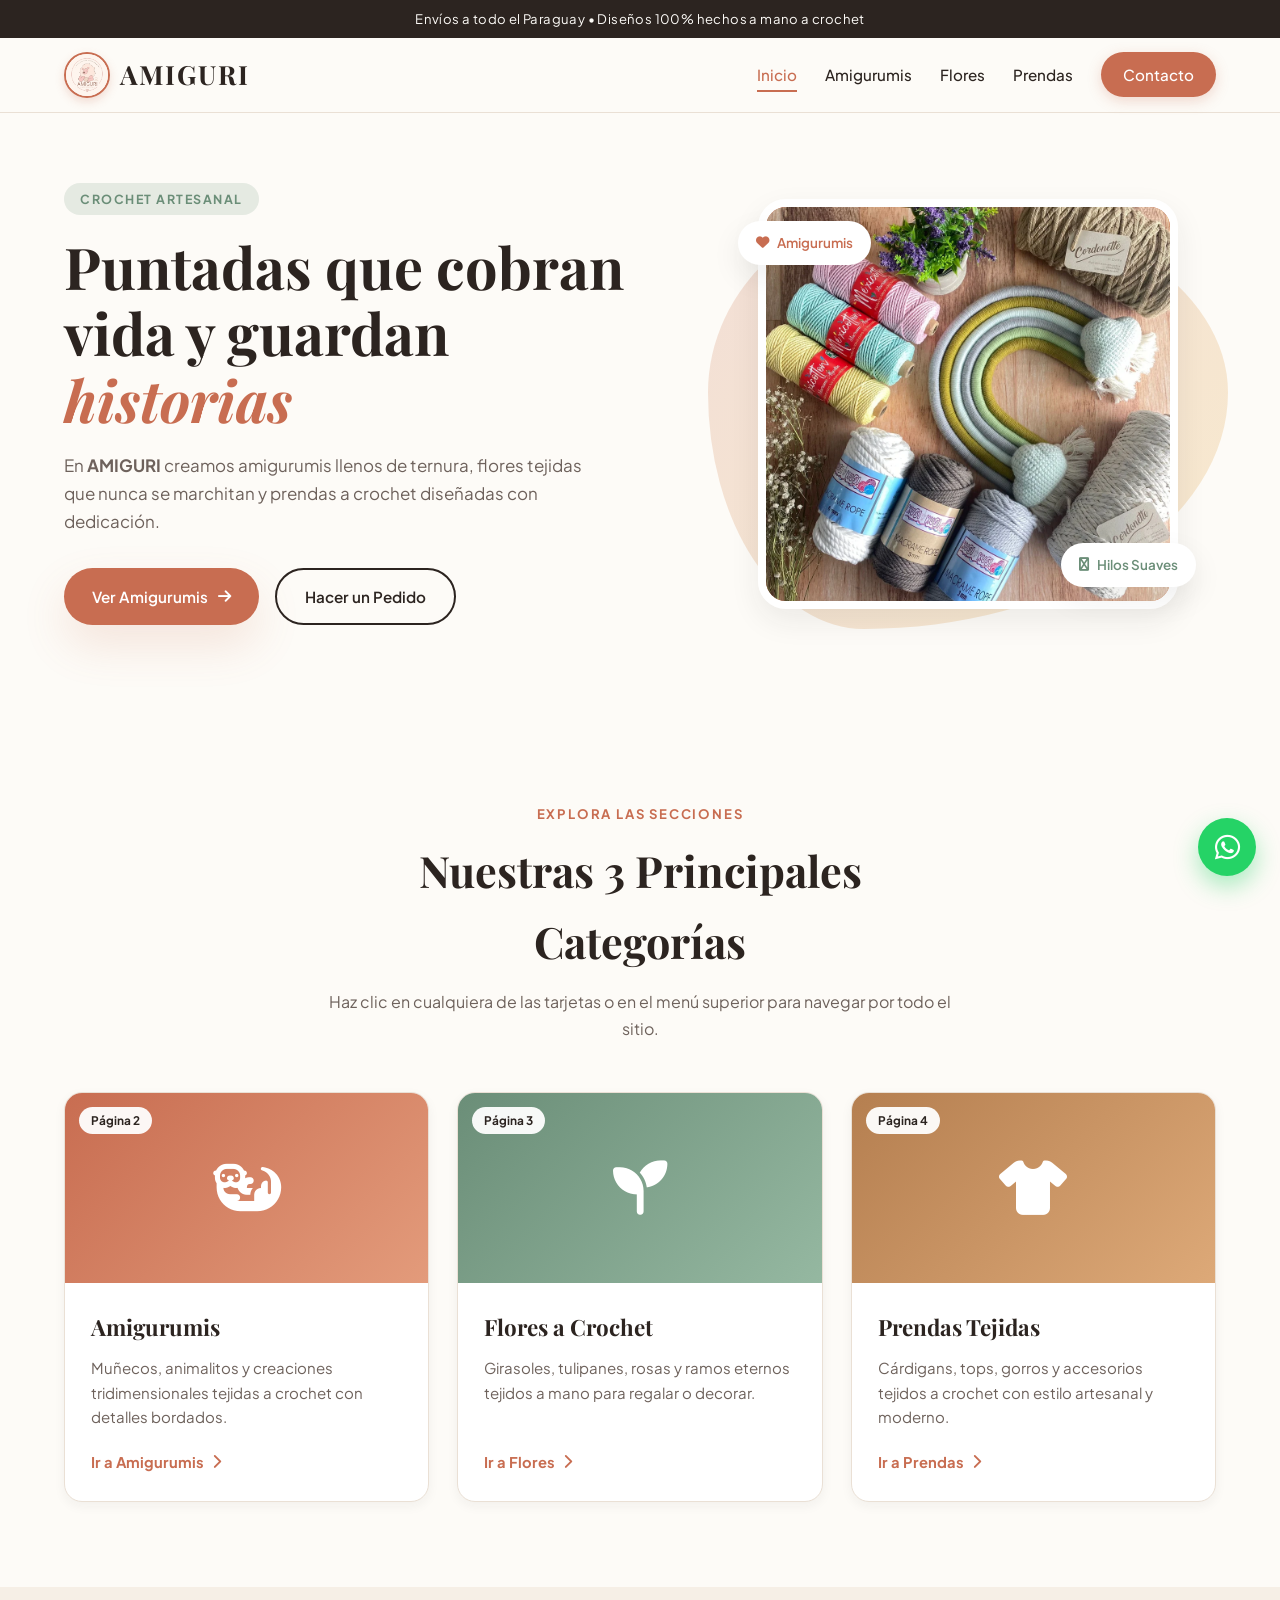
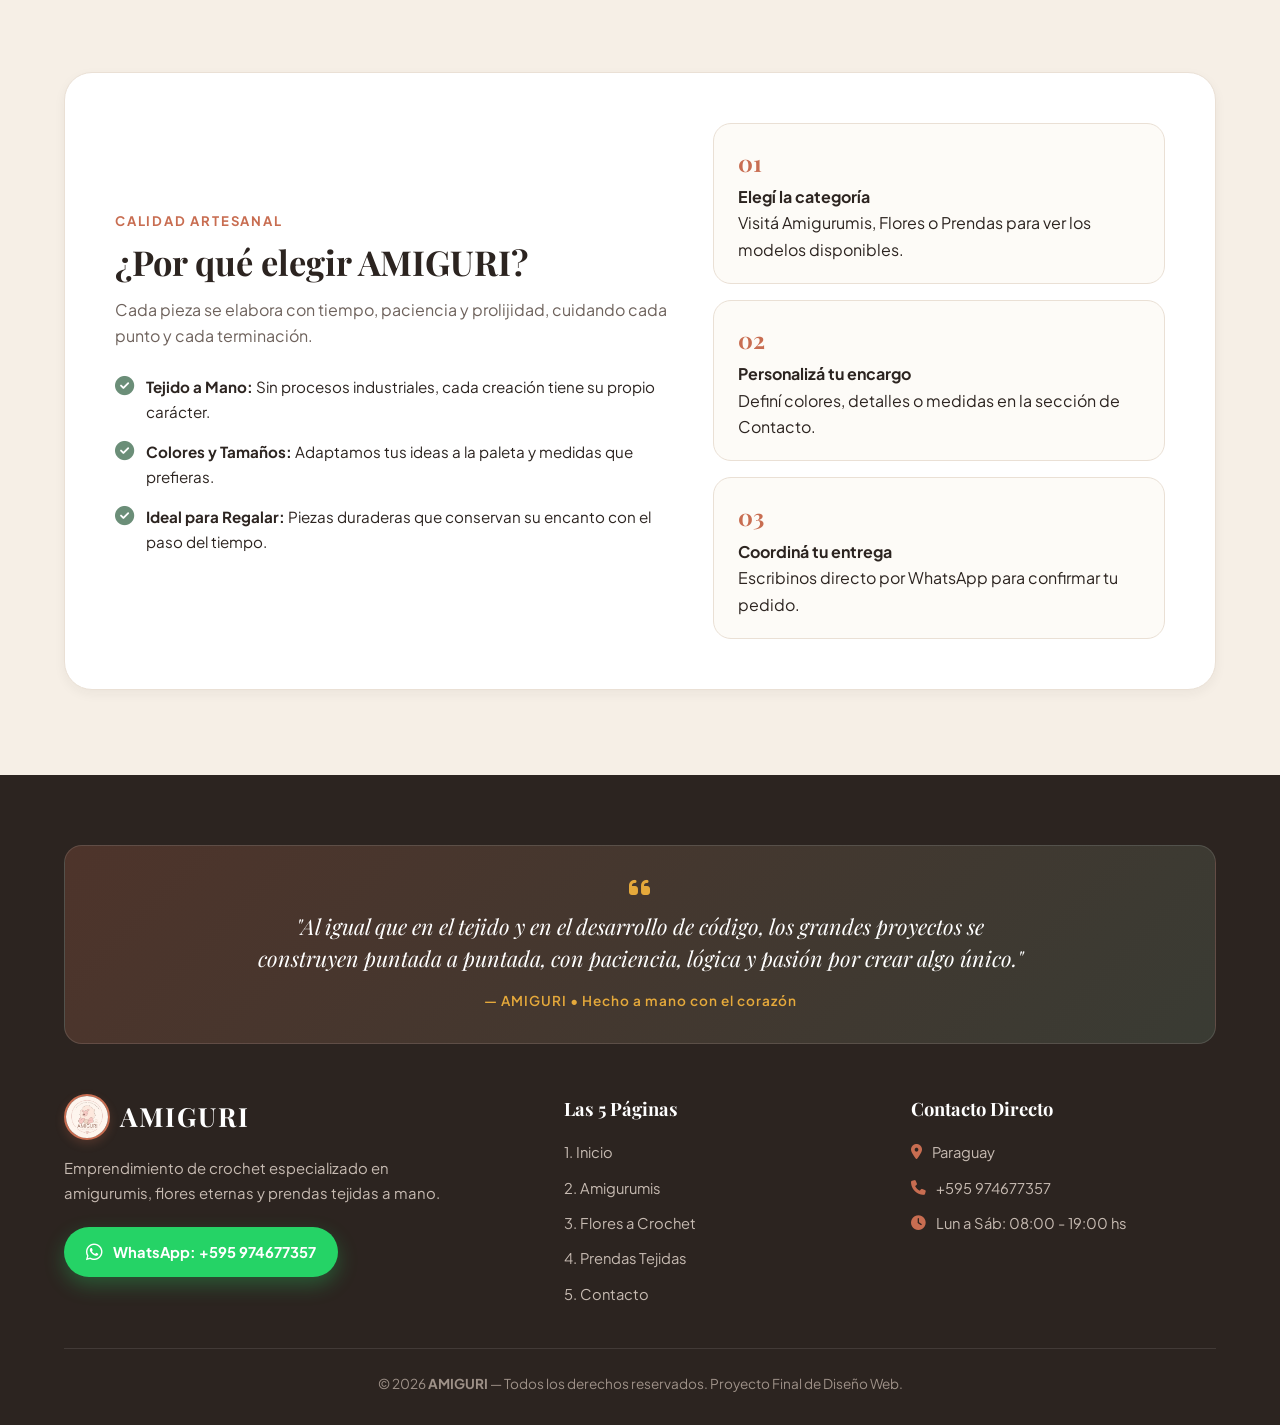
==== commit d571df82: "Add files via upload" ====
--- a/index.html
+++ b/index.html
@@ -19,7 +19,7 @@
     <header class="navbar">
         <div class="container nav-container">
             <a href="index.html" class="logo">
-                <span class="logo-icon"><i class="fa-solid fa-yarn"></i></span>
+                <img src="leoncito.jpg.jpeg" alt="Logo AMIGURI" class="logo-img">
                 <span class="logo-text">AMIGURI</span>
             </a>
 
@@ -50,34 +50,16 @@
                     <a href="amigurumis.html" class="btn btn-primary">Ver Amigurumis <i class="fa-solid fa-arrow-right"></i></a>
                     <a href="contacto.html" class="btn btn-outline">Hacer un Pedido</a>
                 </div>
-                <div class="hero-stats">
-                    <div class="stat">
-                        <strong>5 Páginas</strong>
-                        <span>Sitio completo</span>
-                    </div>
-                    <div class="stat-divider"></div>
-                    <div class="stat">
-                        <strong>100%</strong>
-                        <span>Hecho a mano</span>
-                    </div>
-                    <div class="stat-divider"></div>
-                    <div class="stat">
-                        <strong>A Medida</strong>
-                        <span>Diseños únicos</span>
-                    </div>
-                </div>
             </div>
 
             <div class="hero-visual">
                 <div class="blob-bg"></div>
                 <div class="hero-visual-card">
                     <div class="visual-art visual-amigurumi">
-                        <i class="fa-solid fa-paw"></i>
-                        <h3>Amigurumis</h3>
-                        <p>Personajes, animales y figuras tejidas punto por punto.</p>
+                        <img src="principal.jpg.jpg" alt="Amigurumis y hilos tejidos a crochet">
                     </div>
                     <div class="floating-tag tag-top">
-                        <i class="fa-solid fa-heart"></i> Hecho con Amor
+                        <i class="fa-solid fa-heart"></i> Amigurumis
                     </div>
                     <div class="floating-tag tag-bottom">
                         <i class="fa-solid fa-yarn"></i> Hilos Suaves
@@ -91,7 +73,7 @@
         <div class="container">
             <div class="section-header">
                 <span class="subtitle">Explora las Secciones</span>
-                <h2>Nuestras 4 Categorías Principales</h2>
+                <h2>Nuestras 3 Principales Categorías</h2>
                 <p>Haz clic en cualquiera de las tarjetas o en el menú superior para navegar por todo el sitio.</p>
             </div>
 
@@ -192,12 +174,12 @@
             <div class="footer-grid">
                 <div class="footer-brand">
                     <a href="index.html" class="logo footer-logo">
-                        <span class="logo-icon"><i class="fa-solid fa-yarn"></i></span>
+                        <img src="leoncito.jpg.jpeg" alt="Logo AMIGURI" class="logo-img">
                         <span class="logo-text">AMIGURI</span>
                     </a>
                     <p>Emprendimiento de crochet especializado en amigurumis, flores eternas y prendas tejidas a mano.</p>
-                    <a href="https://wa.me/595123456789?text=Hola%20AMIGURI,%20quiero%20consultar%20por%20un%20pedido" target="_blank" rel="noopener noreferrer" class="btn-whatsapp">
-                        <i class="fa-brands fa-whatsapp"></i> WhatsApp: +595 123456789
+                    <a href="https://wa.me/595974677357?text=Hola%20AMIGURI,%20quiero%20consultar%20por%20un%20pedido" target="_blank" rel="noopener noreferrer" class="btn-whatsapp">
+                        <i class="fa-brands fa-whatsapp"></i> WhatsApp: +595 974677357
                     </a>
                 </div>
 
@@ -216,7 +198,7 @@
                     <h4>Contacto Directo</h4>
                     <ul>
                         <li><i class="fa-solid fa-location-dot"></i> Paraguay</li>
-                        <li><i class="fa-solid fa-phone"></i> +595 123456789</li>
+                        <li><i class="fa-solid fa-phone"></i> +595 974677357</li>
                         <li><i class="fa-solid fa-clock"></i> Lun a Sáb: 08:00 - 19:00 hs</li>
                     </ul>
                 </div>
@@ -228,7 +210,7 @@
         </div>
     </footer>
 
-    <a href="https://wa.me/595123456789?text=Hola%20AMIGURI,%20quiero%20hacer%20una%20consulta" class="whatsapp-float" target="_blank" rel="noopener noreferrer" aria-label="Chatear por WhatsApp">
+    <a href="https://wa.me/595974677357?text=Hola%20AMIGURI,%20quiero%20hacer%20una%20consulta" class="whatsapp-float" target="_blank" rel="noopener noreferrer" aria-label="Chatear por WhatsApp">
         <i class="fa-brands fa-whatsapp"></i>
         <span class="tooltip-wsp">WhatsApp</span>
     </a>
--- a/style.css
+++ b/style.css
@@ -1,7 +1,3 @@
-/* ==========================================================================
-   AMIGURI - Hoja de Estilos Principal (HTML5 + CSS3 Puro)
-   ========================================================================== */
-
 :root {
     --bg-main: #FDFBF7;
     --bg-soft: #F6EFE6;
@@ -46,6 +42,11 @@
     overflow-x: hidden;
 }
 
+img {
+    max-width: 100%;
+    display: block;
+}
+
 a {
     text-decoration: none;
     color: inherit;
@@ -69,9 +70,6 @@
     background-color: var(--bg-soft);
 }
 
-/* ==========================================================================
-   Barra Superior & Navegación
-   ========================================================================== */
 .top-banner {
     background-color: var(--text-dark);
     color: #FDFBF7;
@@ -94,7 +92,7 @@
     backdrop-filter: blur(12px);
     -webkit-backdrop-filter: blur(12px);
     border-bottom: 1px solid var(--border-light);
-    padding: 16px 0;
+    padding: 14px 0;
 }
 
 .nav-container {
@@ -114,17 +112,13 @@
     color: var(--text-dark);
 }
 
-.logo-icon {
-    width: 40px;
-    height: 40px;
-    background: linear-gradient(135deg, var(--primary), var(--accent));
-    color: #fff;
+.logo-img {
+    width: 46px;
+    height: 46px;
+    object-fit: cover;
     border-radius: 50%;
-    display: flex;
-    align-items: center;
-    justify-content: center;
-    font-size: 1.1rem;
-    box-shadow: 0 4px 10px rgba(200, 109, 81, 0.3);
+    border: 2px solid var(--primary);
+    box-shadow: 0 4px 10px rgba(200, 109, 81, 0.22);
 }
 
 .nav-links {
@@ -181,9 +175,6 @@
     display: none;
 }
 
-/* ==========================================================================
-   Sección Hero Principal
-   ========================================================================== */
 .hero {
     padding: 70px 0 90px;
     position: relative;
@@ -234,7 +225,6 @@
     display: flex;
     flex-wrap: wrap;
     gap: 16px;
-    margin-bottom: 40px;
 }
 
 .btn {
@@ -273,33 +263,6 @@
     transform: translateY(-3px);
 }
 
-.hero-stats {
-    display: flex;
-    align-items: center;
-    gap: 24px;
-    padding-top: 24px;
-    border-top: 1px solid var(--border-light);
-}
-
-.stat strong {
-    display: block;
-    font-family: var(--font-heading);
-    font-size: 1.35rem;
-    color: var(--text-dark);
-}
-
-.stat span {
-    font-size: 0.85rem;
-    color: var(--text-muted);
-}
-
-.stat-divider {
-    width: 1px;
-    height: 36px;
-    background-color: var(--border-light);
-}
-
-/* Visual Hero sin imágenes externas */
 .hero-visual {
     position: relative;
     display: flex;
@@ -338,28 +301,18 @@
     align-items: center;
     justify-content: center;
     text-align: center;
-    padding: 36px;
     color: #fff;
+    overflow: hidden;
+}
+
+.visual-art img {
+    width: 100%;
+    height: 100%;
+    object-fit: cover;
 }
 
 .visual-amigurumi {
     background: linear-gradient(145deg, var(--primary), #DF8D63);
-}
-
-.visual-art i {
-    font-size: 4.5rem;
-    margin-bottom: 18px;
-}
-
-.visual-art h3 {
-    font-family: var(--font-heading);
-    font-size: 2rem;
-    margin-bottom: 10px;
-}
-
-.visual-art p {
-    font-size: 0.96rem;
-    opacity: 0.95;
 }
 
 .floating-tag {
@@ -387,9 +340,6 @@
     color: var(--secondary);
 }
 
-/* ==========================================================================
-   Encabezados de Páginas Interiores
-   ========================================================================== */
 .page-hero {
     padding: 65px 0;
     text-align: center;
@@ -430,9 +380,6 @@
     opacity: 0.95;
 }
 
-/* ==========================================================================
-   Encabezados de Sección y Categorías
-   ========================================================================== */
 .section-header {
     text-align: center;
     max-width: 650px;
@@ -491,6 +438,13 @@
     position: relative;
     color: #fff;
     font-size: 3.4rem;
+    overflow: hidden;
+}
+
+.cat-banner img {
+    width: 100%;
+    height: 100%;
+    object-fit: cover;
 }
 
 .banner-amigurumi {
@@ -552,9 +506,6 @@
     color: var(--primary-dark);
 }
 
-/* ==========================================================================
-   Tarjetas de Productos en Subpáginas
-   ========================================================================== */
 .products-grid {
     display: grid;
     grid-template-columns: repeat(auto-fit, minmax(250px, 1fr));
@@ -578,13 +529,20 @@
 }
 
 .product-art {
-    height: 185px;
+    height: 195px;
     display: flex;
     align-items: center;
     justify-content: center;
     position: relative;
     color: #fff;
     font-size: 3.2rem;
+    overflow: hidden;
+}
+
+.product-art img {
+    width: 100%;
+    height: 100%;
+    object-fit: cover;
 }
 
 .art-terracota {
@@ -597,6 +555,54 @@
 
 .art-amber {
     background: linear-gradient(135deg, #D99B26, #ECC062);
+}
+
+.flip-box {
+    height: 240px;
+    perspective: 1000px;
+    cursor: pointer;
+    outline: none;
+    background-color: var(--bg-soft);
+}
+
+.flip-box-inner {
+    position: relative;
+    width: 100%;
+    height: 100%;
+    transition: transform 0.65s cubic-bezier(0.25, 0.8, 0.25, 1);
+    transform-style: preserve-3d;
+}
+
+.flip-box:hover .flip-box-inner,
+.flip-box:focus .flip-box-inner,
+.flip-box:active .flip-box-inner {
+    transform: rotateY(180deg);
+}
+
+.flip-box-front,
+.flip-box-back {
+    position: absolute;
+    inset: 0;
+    backface-visibility: hidden;
+    -webkit-backface-visibility: hidden;
+    overflow: hidden;
+    background-color: var(--bg-soft);
+    display: flex;
+    align-items: center;
+    justify-content: center;
+    padding: 8px;
+}
+
+.flip-box-front img,
+.flip-box-back img {
+    width: 100%;
+    height: 100%;
+    object-fit: contain;
+    border-radius: 10px;
+}
+
+.flip-box-back {
+    transform: rotateY(180deg);
 }
 
 .tag-new {
@@ -667,9 +673,6 @@
     background-color: var(--primary-dark);
 }
 
-/* ==========================================================================
-   Sección Proceso Artesanal
-   ========================================================================== */
 .process-box {
     display: grid;
     grid-template-columns: 1.1fr 0.9fr;
@@ -741,9 +744,6 @@
     margin-bottom: 2px;
 }
 
-/* ==========================================================================
-   Página de Contacto
-   ========================================================================== */
 .contact-grid {
     display: grid;
     grid-template-columns: 1fr 1.15fr;
@@ -847,9 +847,6 @@
     justify-content: center;
 }
 
-/* ==========================================================================
-   Pie de Página + Frase Motivacional + WhatsApp
-   ========================================================================== */
 .footer {
     background-color: var(--text-dark);
     color: #EAE0D5;
@@ -1015,9 +1012,6 @@
     opacity: 1;
 }
 
-/* ==========================================================================
-   Diseño Responsivo
-   ========================================================================== */
 @media (max-width: 992px) {
     .hero-grid,
     .process-box,
@@ -1034,8 +1028,7 @@
         margin-right: auto;
     }
 
-    .hero-buttons,
-    .hero-stats {
+    .hero-buttons {
         justify-content: center;
     }
 
